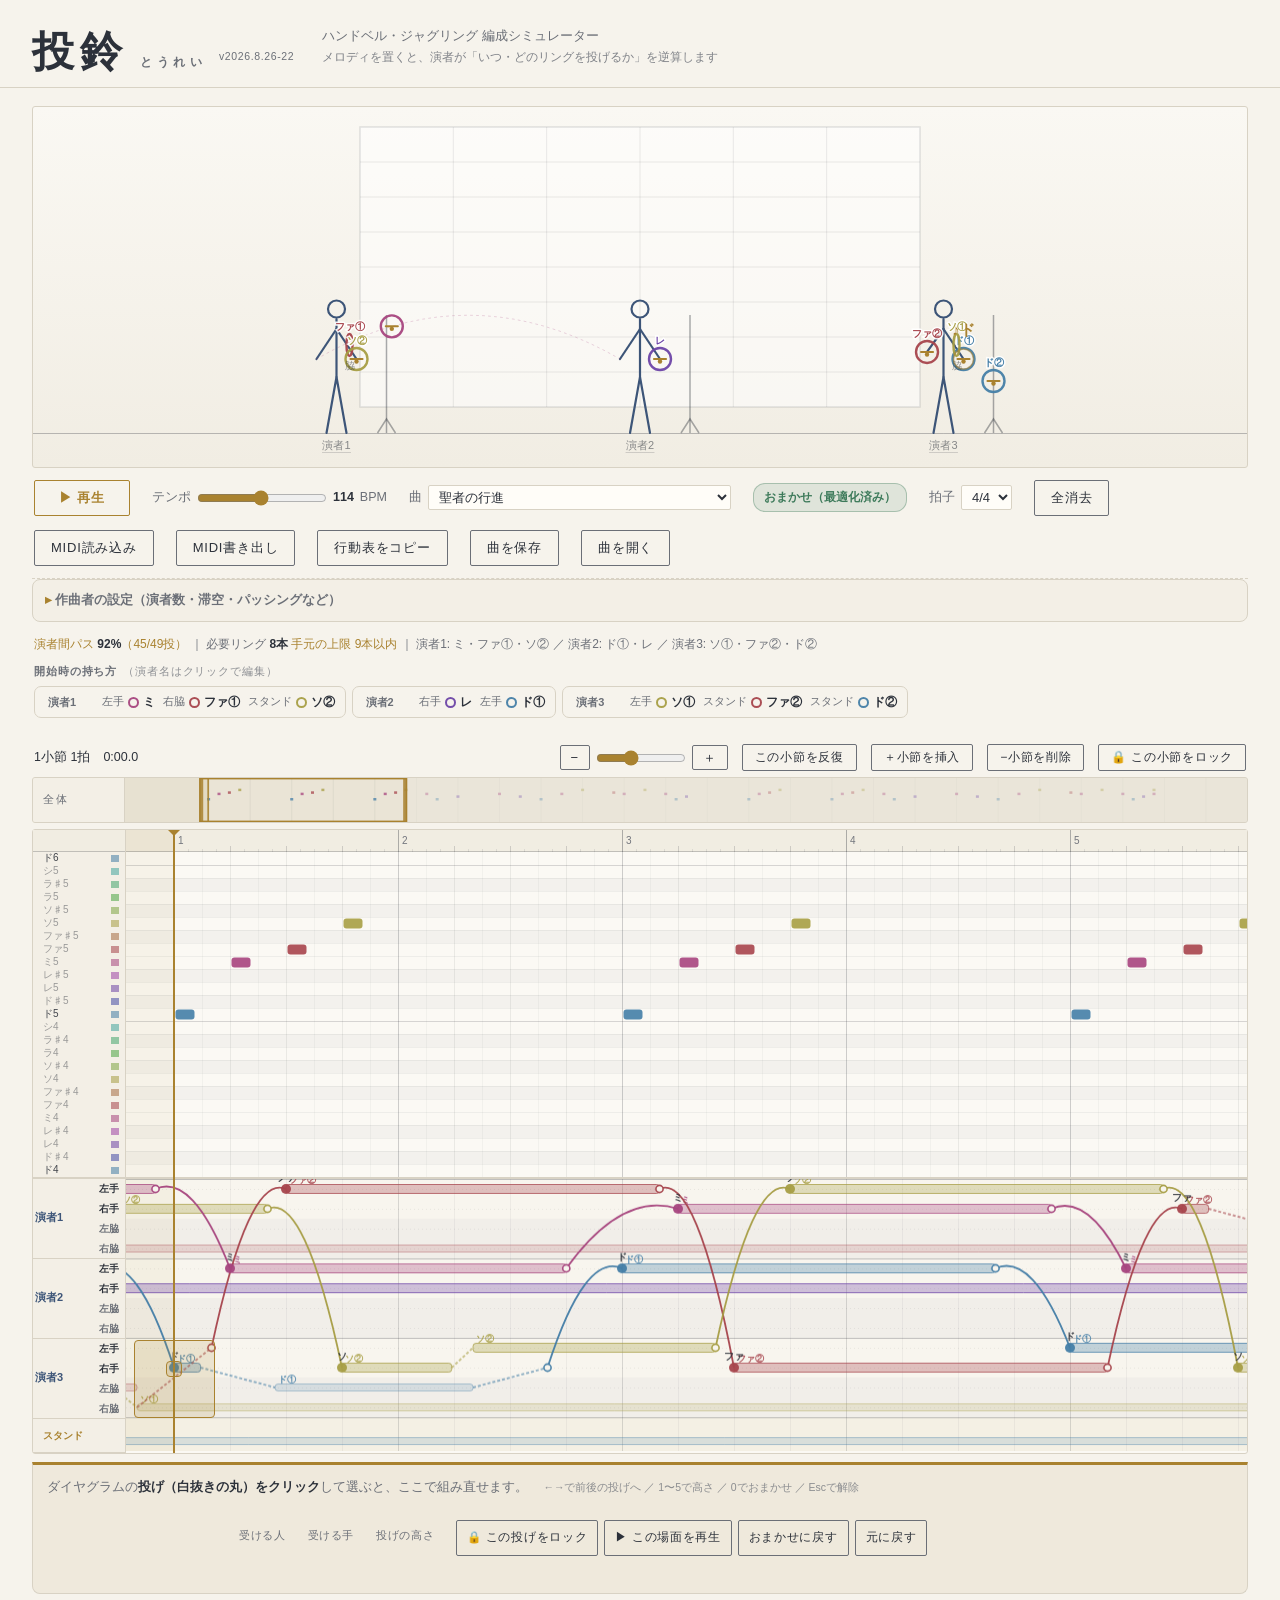
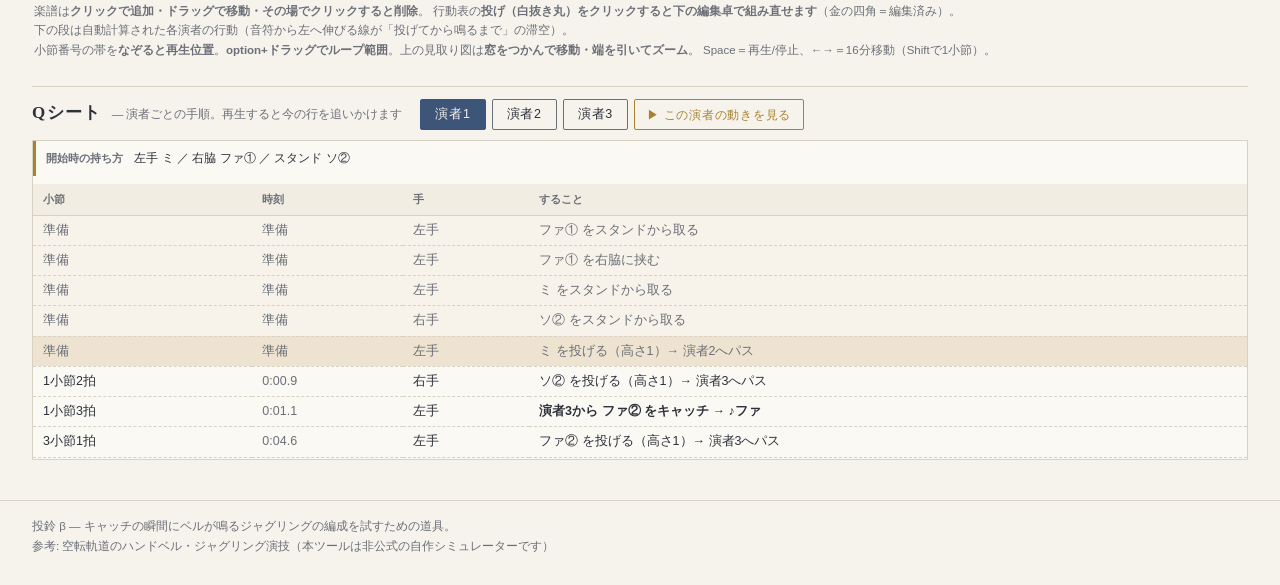
==== index.html @ 59ea74f8 "狭い画面を見る専用に: 表示順の不具合を修正し編集UIを隠す（v2026.8.26-22） Co-Authored-By: Claude Opus 5 <noreply@anthropic.com>" ====
<!DOCTYPE html>
<html lang="ja">
<head>
<meta charset="UTF-8">
<meta name="viewport" content="width=device-width, initial-scale=1.0">
<title>投鈴 — ハンドベル・ジャグリング シミュレーター</title>
<link rel="stylesheet" href="css/style.css?v=27">
</head>
<body>
<header>
  <div class="title-block">
    <h1>投鈴<span class="reading">とうれい</span><span id="app-version">v2026.8.26-22</span></h1>
  </div>
  <p class="subtitle">ハンドベル・ジャグリング 編成シミュレーター<br>
    <span class="note">メロディを置くと、演者が「いつ・どのリングを投げるか」を逆算します</span></p>
</header>

<main>
  <section id="stage-wrap">
    <canvas id="stage"></canvas>
    <input id="stage-name" maxlength="8" aria-label="演者名">
  </section>

  <section id="transport">
    <button id="btn-play" class="primary">▶ 再生</button>
    <label class="tempo">テンポ
      <input type="range" id="inp-bpm" min="30" max="200" step="1" value="90"
        aria-label="テンポ（BPM）">
      <span id="bpm-val">90</span> BPM</label>
    <label>曲
      <select id="sel-preset"></select>
    </label>
    <span id="status-badge"></span>
    <label>拍子
      <select id="sel-meter" aria-label="拍子" title="小節の区切り方。音符の位置は変わらず、小節線と小節番号の数え方が変わる">
        <option value="4">4/4</option>
        <option value="3">3/4</option>
        <option value="2">2/4</option>
        <option value="6">6/8</option>
        <option value="5">5/4</option>
      </select>
    </label>
    <button id="btn-clear">全消去</button>
    <span class="spacer"></span>
    <button id="btn-more-toggle" type="button" class="mini-wide" aria-expanded="false" aria-controls="transport-more">その他の操作 ▾</button>
    <span id="transport-more">
      <button id="btn-load-midi">MIDI読み込み</button>
      <input type="file" id="inp-midi-file" accept=".mid,.midi,audio/midi" hidden>
      <button id="btn-midi">MIDI書き出し</button>
      <button id="btn-copy">行動表をコピー</button>
      <button id="btn-save-json" title="いまの音符と設定を1つのJSONファイルに書き出す（tools/analyze.mjs にそのまま渡せる）">曲を保存</button>
      <button id="btn-open-json" title="書き出したJSONを読み込んで、音符と設定を丸ごと復元する">曲を開く</button>
      <input type="file" id="inp-json-file" accept=".json,application/json" hidden>
    </span>
  </section>

  <!-- 作曲者向けの設定群（2026-08-26 レビュー A）。演者数・滞空・脇の本数・スタンド持ち替え・
       パッシング・リング上限・振り・音ズレ補正・無理のなさは、振付を組む側の道具であって
       演出家が触るものではない。既定は折りたたみ、開いたときだけ出す。 -->
  <details id="composer-settings">
    <summary>作曲者の設定（演者数・滞空・パッシングなど）</summary>
  <section id="config">
    <label>演者 <input type="number" id="inp-performers" min="1" max="5" value="3"> 人</label>
    <label>滞空時間 <input type="range" id="inp-flight" min="0.7" max="1.4" step="0.05" value="1.2">
      <span id="flight-val">1.2</span> 秒<span id="flight-height" class="sub-note"></span></label>
    <label>脇に挟める数 <input type="number" id="inp-waki" min="0" max="3" value="1"> 本</label>
    <label>スタンド持ち替え <input type="number" id="inp-stand" min="1" max="8" step="0.5" value="2"> 秒</label>
    <label>パッシング
      <select id="sel-pass">
        <option value="more" selected>多め</option>
        <option value="natural">自然に</option>
        <option value="off">なし</option>
      </select></label>
    <label title="用意するリングの総数の上限。空欄なら制限なし。同じ音のリングを複数本使う（連打対策）は自動で行われ、この上限の中に収まる">リング上限 <input type="number" id="inp-rings" min="3" max="20" placeholder="なし"> 本</label>
    <label class="check"><input type="checkbox" id="inp-shake" checked> 間に合わない音はフレーズ末でのみ振って鳴らす</label>
    <label class="av-sync" title="イヤホンやスピーカーの遅延で映像が音より先に動くとき、映像を遅らせて合わせる。Safariは遅延を自動検出できないため手動で調整する（Bluetoothなら150〜250msが目安）。この端末にだけ保存され、曲データには含まれない">
      音ズレ補正 <input type="range" id="inp-avsync" min="0" max="400" step="10" value="0">
      <span id="avsync-val">0</span>ms</label>
  </section>

  <details id="effort-panel">
    <summary>無理のなさ（人にとっての難しさをどう重く見るか）</summary>
    <div class="effort-grid">
      <label>手の余裕
        <select id="eff-gap">
          <option value="0.4">0.4秒（詰めてよい）</option>
          <option value="0.6" selected>0.6秒（標準）</option>
          <option value="0.8">0.8秒（ゆったり）</option>
          <option value="1.0">1.0秒（かなり余裕）</option>
        </select>
        <i>同じ手が続けて動くとき空けたい時間</i></label>
      <label>投げの高さの上限
        <select id="eff-level">
          <option value="2">高さ2まで</option>
          <option value="3">高さ3まで</option>
          <option value="4">高さ4まで</option>
          <option value="5" selected>制限なし</option>
        </select>
        <i>これを超える投げを避ける</i></label>
      <label>高さを揃える
        <select id="eff-even">
          <option value="0">気にしない</option>
          <option value="0.2" selected>ほどほど</option>
          <option value="0.6">よく揃える</option>
        </select>
        <i>同じ手の投げの高さを変えない</i></label>
      <label>演者の均等さ
        <select id="eff-load">
          <option value="0">気にしない</option>
          <option value="3" selected>ほどほど</option>
          <option value="8">よく均す</option>
        </select>
        <i>一人に動作が集中しないようにする</i></label>
      <label>遠い演者へのパス
        <select id="eff-far">
          <option value="0">許す</option>
          <option value="0.05" selected>控えめ</option>
          <option value="0.3">避ける</option>
        </select>
        <i>隣でない演者へ投げる距離の長いパス</i></label>
      <label>脇側の腕を使わない
        <select id="eff-arm">
          <option value="0">気にしない</option>
          <option value="0.1" selected>ほどほど</option>
          <option value="0.4">強く避ける</option>
        </select>
        <i>脇に挟んでいる側の腕でのキャッチを避ける</i></label>
      <label>リングの本数
        <select id="eff-ring">
          <option value="0.02">気にしない</option>
          <option value="0.1" selected>ほどほど</option>
          <option value="0.5">なるべく減らす</option>
        </select>
        <i>用意する鈴の総数</i></label>
    </div>
    <p class="effort-note" id="effort-now"></p>
  </details>
  </details>

  <div id="ring-summary"></div>
  <div id="start-layout"></div>
  <div id="notice" hidden></div>
  <div id="warnings" hidden></div>

  <section id="score-area">
    <div id="score-toolbar">
      <span id="pos-readout" title="現在位置（小節・拍 ／ 経過時間）" aria-hidden="true">1小節 1拍　0:00.0</span>
      <span id="pos-sr" class="sr-only" role="status" aria-live="polite" aria-atomic="true"></span>
      <span class="spacer"></span>
      <span class="zoom-group" title="ズーム（⌘＋ホイールでも）">
        <button id="btn-zoom-out" class="mini" aria-label="縮小">−</button>
        <input type="range" id="inp-zoom" min="10" max="140" value="56" aria-label="ズーム">
        <button id="btn-zoom-in" class="mini" aria-label="拡大">＋</button>
      </span>
      <button id="btn-loop-bar" class="mini-wide"
        title="いまの小節を繰り返して稽古する（ルーラーを option+ドラッグすると任意の範囲）">この小節を反復</button>
      <button id="btn-loop-clear" class="mini-wide" hidden>ループ解除</button>
      <button id="btn-bar-insert" class="mini-wide"
        title="再生位置の小節の前に空の1小節を入れ、以降の音符を後ろへずらす">＋小節を挿入</button>
      <button id="btn-bar-delete" class="mini-wide"
        title="再生位置の小節を消し、以降の音符を前へつめる（この小節の音符は消える）">−小節を削除</button>
      <button id="btn-bar-undo" class="mini-wide" hidden
        title="直前の小節操作を取り消す">取り消す</button>
      <button id="btn-bar-lock" class="mini-wide"
        title="再生位置の小節の全ての投げを今の形のまま凍結する。もう一度押すと解除">🔒 この小節をロック</button>
    </div>
    <div class="nav-row">
      <div class="nav-gutter">全体</div>
      <div id="nav-body"><canvas id="navigator"></canvas></div>
    </div>
    <div class="score-row">
      <div class="gutter-col">
        <div class="ruler-stub"></div>
        <canvas id="pr-gutter"></canvas>
        <div id="tl-gutter"></div>
      </div>
      <div id="scroll-area">
        <canvas id="ruler"></canvas>
        <div id="ruler-hit" role="group" aria-label="再生位置のルーラー（option+ドラッグでループ範囲）"
        title="なぞって再生位置・option+ドラッグでループ範囲"></div>
        <canvas id="pianoroll"></canvas>
        <canvas id="timeline"></canvas>
        <div id="playhead" hidden></div>
      </div>
    </div>
    <!-- 組み直しの編集卓（DAWのインスペクタ風・常設。2026-08-26 本人方針
         「この編集画面こそがクライアントが一番使うもの」）。浮きポップオーバーは廃止 -->
    <section id="edit-strip" aria-label="投げの編集">
      <div class="es-empty" id="es-empty">
        ダイヤグラムの<b>投げ（白抜きの丸）をクリック</b>して選ぶと、ここで組み直せます。
        <span class="es-keys">←→で前後の投げへ ／ 1〜5で高さ ／ 0でおまかせ ／ Escで解除</span>
      </div>
      <div class="es-body" id="es-body" hidden>
        <div class="es-id">
          <div class="es-note" id="es-note"></div>
          <div class="es-route" id="es-route"></div>
        </div>
        <div class="es-groups">
          <div class="es-group">
            <div class="es-label">受ける人</div>
            <div class="es-seg" id="es-perf"></div>
          </div>
          <div class="es-group">
            <div class="es-label">受ける手</div>
            <div class="es-seg" id="es-hand"></div>
          </div>
          <div class="es-group">
            <div class="es-label">投げの高さ</div>
            <div class="es-seg" id="es-level"></div>
          </div>
        </div>
        <div class="es-actions">
          <button type="button" id="es-lock" title="この投げを今の形（投げ手・受け手・高さ）のまま凍結する。他を編集しても動かない">🔒 この投げをロック</button>
          <button type="button" id="es-play">▶ この場面を再生</button>
          <button type="button" id="es-auto">おまかせに戻す</button>
          <button type="button" id="es-undo" disabled>元に戻す</button>
        </div>
        <div class="es-status" id="es-status"></div>
      </div>
    </section>
    <p class="hint"><span class="edit-only">楽譜は<b>クリックで追加・ドラッグで移動・その場でクリックすると削除</b>。
      行動表の<b>投げ（白抜き丸）をクリックすると下の編集卓で組み直せます</b>（金の四角＝編集済み）。
      <button type="button" id="btn-clear-fixes" hidden>✎ 編集をすべて解除</button><br></span>
      下の段は自動計算された各演者の行動（音符から左へ伸びる線が「投げてから鳴るまで」の滞空）。<br>
      小節番号の帯を<b>なぞると再生位置</b>。<span class="edit-only"><b>option+ドラッグでループ範囲</b>。上の見取り図は<b>窓をつかんで移動・端を引いてズーム</b>。
      Space＝再生/停止、←→＝16分移動（Shiftで1小節）。</span></p>
  </section>

  <section id="cuesheet">
    <div id="cuesheet-head">
      <h2>Qシート<span class="cuesheet-sub">— 演者ごとの手順。再生すると今の行を追いかけます</span></h2>
      <div id="cuesheet-tabs" role="tablist" aria-label="演者を選ぶ"></div>
    </div>
    <div id="cuesheet-body" role="tabpanel"></div>
  </section>

  <!-- 演者1人分の動きを大きく見るモーダル（Qシートの「動きを見る」から開く） -->
  <div id="solo-modal" hidden role="dialog" aria-modal="true" aria-labelledby="solo-title">
    <div id="solo-panel">
      <div id="solo-head">
        <h2 id="solo-title">演者の動き</h2>
        <span class="spacer"></span>
        <button id="solo-close" class="mini-wide" aria-label="閉じる">閉じる ✕</button>
      </div>
      <canvas id="solo-stage"></canvas>
      <div id="solo-now">—</div>
      <div id="solo-controls">
        <button id="solo-play" class="primary">▶ 再生</button>
        <button id="solo-prev" class="mini-wide">◀ 前の動作</button>
        <button id="solo-next" class="mini-wide">次の動作 ▶</button>
        <span class="spacer"></span>
        <label class="solo-speed">速さ
          <input type="range" id="solo-speed" min="0.25" max="1" step="0.05" value="0.5"
            aria-label="再生の速さ">
          <span id="solo-speed-val">0.5</span>倍</label>
      </div>
    </div>
  </div>
</main>

<footer>
  <p>投鈴 β — キャッチの瞬間にベルが鳴るジャグリングの編成を試すための道具。<br>
  参考: 空転軌道のハンドベル・ジャグリング演技（本ツールは非公式の自作シミュレーターです）</p>
</footer>

<script src="js/presets.js?v=3"></script>
<script src="js/songfile.js?v=3"></script>
<script src="js/songs.js?v=31"></script>
  <script src="js/seeds.js?v=10"></script>
  <script src="js/frozen.js?v=1"></script>
<script src="js/scheduler.js?v=28"></script>
<script src="js/audio.js"></script>
<script src="js/midi.js?v=2"></script>
<script src="js/pianoroll.js?v=3"></script>
<script src="js/navigator.js?v=1"></script>
<script src="js/timeline.js?v=6"></script>
<script src="js/stage.js?v=11"></script>
<script src="js/main.js?v=44"></script>
</body>
</html>
---- css/style.css ----
/* 投鈴 — スタイル
   世界観: 白いコンクリートホールと大窓の光。紙白の地に細い墨線、真鍮の差し色。
   配色: ベース #f6f3ec(紙白) / メイン #2c313a(墨) / アクセント #a9822f(真鍮) */

:root {
  --paper: #f6f3ec;
  --paper-deep: #ece7dc;
  --ink: #2c313a;
  --ink-soft: #6b6f77;
  --line: #d8d2c4;
  --brass: #a9822f;
  --brass-soft: #c9a45a;
  --performer: #3d5578;
  --warn: #b2472e;
}

* { box-sizing: border-box; margin: 0; padding: 0; }

.sr-only {
  position: absolute;
  width: 1px;
  height: 1px;
  padding: 0;
  margin: -1px;
  overflow: hidden;
  clip-path: inset(50%);
  white-space: nowrap;
  border: 0;
}

body {
  background: var(--paper);
  color: var(--ink);
  font-family: "Hiragino Sans", "Hiragino Kaku Gothic ProN", "Yu Gothic", sans-serif;
  font-size: 14px;
  line-height: 1.7;
}

header {
  display: flex;
  align-items: flex-end;
  gap: 28px;
  padding: 26px 32px 14px;
  border-bottom: 1px solid var(--line);
}

.title-block h1 {
  font-family: "Hiragino Mincho ProN", "Yu Mincho", serif;
  font-size: 42px;
  font-weight: 600;
  letter-spacing: 0.14em;
  line-height: 1;
}

#app-version {
  font-size: 10.5px;
  color: var(--ink-soft);
  letter-spacing: 0.06em;
  margin-left: 12px;
  font-family: "Hiragino Sans", sans-serif;
  font-weight: 400;
  vertical-align: 6px;
}

.av-sync input[type="range"] { width: 110px; }
#avsync-val { font-variant-numeric: tabular-nums; min-width: 3ch; text-align: right; color: var(--ink); }

.title-block .reading {
  font-size: 12px;
  color: var(--ink-soft);
  letter-spacing: 0.4em;
  margin-left: 12px;
  font-family: "Hiragino Sans", sans-serif;
}

.tagline {
  font-family: "Hiragino Mincho ProN", "Yu Mincho", serif;
  font-size: 14px;
  color: var(--brass);
  letter-spacing: 0.22em;
  margin-top: 8px;
}

.subtitle {
  color: var(--ink-soft);
  font-size: 12.5px;
  padding-bottom: 4px;
}
.subtitle .note { font-size: 11.5px; opacity: 0.85; }

main { padding: 0 32px 40px; max-width: 1280px; margin: 0 auto; }

/* --- 舞台 --- */
#stage-wrap {
  /* 舞台の高さの一次情報。stage.js が getComputedStyle で読む（JSに数値を持たせない） */
  --stage-h: 360px;
  margin: 18px 0 0;
  border: 1px solid var(--line);
  border-radius: 3px;
  background: linear-gradient(180deg, #faf8f3 0%, #f1ede3 100%);
  overflow: hidden;
}
#stage { display: block; width: 100%; height: var(--stage-h); }
/* 名札の上に重ねる編集欄。canvasには入力欄を置けないので、同じ位置にHTMLを浮かせる */
#stage-wrap { position: relative; }
#stage-name {
  position: absolute;
  display: none;
  font-size: 11px;
  font-family: inherit;
  text-align: center;
  color: var(--ink);
  background: var(--bg);
  border: 1px solid var(--brass);
  border-radius: 4px;
  padding: 1px 2px;
  z-index: 3;
}
#stage-name:focus { outline: none; }

/* --- トランスポート・設定 --- */
#transport, #config {
  display: flex;
  align-items: center;
  flex-wrap: wrap;
  gap: 14px 22px;
  padding: 12px 2px;
}
#transport { border-bottom: 1px dashed var(--line); }

#transport .spacer { flex: 1; }

/* 状態バッジ（2026-08-26 レビュー起因）: いま見ているのが完成版か、おまかせか、
   完成版から離れた編集中かを常時表示する。金の四角や🔒だけでは伝わらず、
   自動保存の復元でも状態が黙って変わりうるため、曲名の隣に常設する。 */
#status-badge {
  display: inline-flex;
  align-items: center;
  gap: 6px;
  font-size: 11.5px;
  font-weight: 600;
  padding: 4px 10px;
  border-radius: 12px;
  white-space: nowrap;
}
#status-badge:empty { display: none; }
#status-badge.st-frozen { background: rgba(169,130,47,0.14); color: var(--brass); border: 1px solid rgba(169,130,47,0.4); }
#status-badge.st-seeded { background: rgba(61,122,90,0.12); color: #3d7a5a; border: 1px solid rgba(61,122,90,0.35); }
#status-badge.st-editing { background: rgba(178,71,46,0.12); color: var(--warn); border: 1px solid rgba(178,71,46,0.4); }
#status-badge button {
  font-size: 11px;
  padding: 1px 8px;
  border-radius: 8px;
  border: 1px solid currentColor;
  background: transparent;
  color: inherit;
  cursor: pointer;
  line-height: 1.6;
}
#status-badge button:hover { background: rgba(0,0,0,0.06); }

/* 二次操作（MIDI・行動表コピー・曲データ）。#transport の直接の子として
   gapによる間隔を保つため display:contents で自身は箱を作らない。
   デスクトップでは常時展開・トグルボタンは非表示（従来の見た目のまま）。 */
#transport-more { display: contents; }
#btn-more-toggle { display: none; }

button {
  font: inherit;
  font-size: 13px;
  color: var(--ink);
  background: transparent;
  border: 1px solid var(--ink-soft);
  border-radius: 2px;
  padding: 6px 16px;
  cursor: pointer;
  letter-spacing: 0.06em;
  transition: background 0.15s, color 0.15s;
}
button:hover { background: var(--ink); color: var(--paper); }

button.primary {
  border-color: var(--brass);
  color: var(--brass);
  font-weight: 600;
  min-width: 96px;
}
button.primary:hover, button.primary.playing {
  background: var(--brass);
  color: var(--paper);
}

label { color: var(--ink-soft); font-size: 12.5px; display: inline-flex; align-items: center; gap: 6px; }
/* テンポのつまみ。数値は等幅にして、動かしても隣の「BPM」が揺れないようにする */
label.tempo input[type="range"] { width: 130px; }
#bpm-val {
  color: var(--ink);
  font-weight: 600;
  font-variant-numeric: tabular-nums;
  min-width: 3ch;
  text-align: right;
}
label.check { cursor: pointer; }

input[type="number"], select {
  font: inherit;
  font-size: 13px;
  color: var(--ink);
  background: #fffdf8;
  border: 1px solid var(--line);
  border-radius: 2px;
  padding: 3px 6px;
  width: 58px;
}
select { width: auto; padding-right: 4px; }
input[type="range"] { accent-color: var(--brass); width: 120px; }
#flight-val { color: var(--ink); font-variant-numeric: tabular-nums; }
.sub-note { font-size: 11px; color: var(--ink-soft); opacity: 0.85; }

#ring-summary {
  font-size: 12px;
  color: var(--ink-soft);
  padding: 2px 2px 8px;
  min-height: 20px;
}
#ring-summary b { color: var(--ink); font-weight: 600; }
.cap-over { color: var(--warn); font-weight: 600; }
.cap-ok { color: var(--brass); }
/* 演者間パス率。目安を下回ったら警告色（リング超過と同じ扱い） */
.pass-ok { color: var(--brass); }
.pass-ok b, .pass-low b { font-weight: 600; }
.pass-low { color: var(--warn); font-weight: 600; }

/* 開始時の持ち方（2026-08-25 本人要望）。
   舞台のリングは音高で色分けされているだけで音名が書かれていないため、
   開演の瞬間に誰が何を持つのかが読み取れなかった。舞台と同じ色の丸を添えて、
   文字と絵が一対一で対応するようにする。 */
#start-layout {
  padding: 0 2px 10px;
}
#start-layout:empty { display: none; }
.sl-head {
  font-size: 11px;
  color: var(--ink-soft);
  letter-spacing: 0.08em;
  margin: 0 0 5px;
  font-weight: 600;
}
.sl-rows { display: flex; flex-wrap: wrap; gap: 6px; }
.sl-row {
  display: flex;
  align-items: center;
  gap: 8px;
  background: var(--panel);
  border: 1px solid var(--line);
  border-radius: 7px;
  padding: 5px 10px 5px 8px;
}
/* 演者名は入力欄だが、平常時は文字に見せる（枠が並ぶと表が読みにくい）。
   触れると編集できると分かるよう、ホバーと入力中だけ枠を出す。 */
.sl-perf {
  font-size: 11px;
  color: var(--ink-soft);
  font-weight: 600;
  width: 4.6em;
  min-width: 4.6em;
  border: 1px solid transparent;
  border-radius: 4px;
  background: transparent;
  padding: 2px 4px;
  font-family: inherit;
}
.sl-perf:hover { border-color: var(--line); background: var(--bg); }
.sl-perf:focus {
  border-color: var(--brass);
  background: var(--bg);
  color: var(--ink);
  outline: none;
}
.sl-hint { font-weight: 400; opacity: 0.75; margin-left: 6px; }
.sl-slot { display: flex; align-items: center; gap: 4px; font-size: 12px; }
.sl-where { font-style: normal; font-size: 10.5px; color: var(--ink-soft); }
.sl-note {
  display: inline-flex;
  align-items: center;
  gap: 4px;
  color: var(--ink);
  font-weight: 600;
}
.sl-note::before {
  content: "";
  width: 11px; height: 11px;
  border-radius: 50%;
  border: 2.4px solid var(--c);
  box-sizing: border-box;
}
.sl-empty { font-size: 11px; color: var(--ink-soft); opacity: 0.7; }

/* 作曲者向けの設定群（2026-08-26 レビュー A）。演者数・滞空・パッシングなどは
   振付を組む側の道具で、演出家が見て組み直す画面にはノイズだった。既定は折りたたみ、
   曲名の下に「何を設定できるか」だけが1行見える形にする（#effort-panelと同じ考え方）。 */
#composer-settings {
  border: 1px solid var(--line);
  border-radius: 8px;
  background: #f3efe6;
  padding: 0;
  margin: 0 0 10px;
}
#composer-settings > summary {
  cursor: pointer;
  padding: 10px 12px;
  font-size: 12.5px;
  color: var(--ink-soft);
  font-weight: 600;
  list-style: none;
}
#composer-settings > summary::-webkit-details-marker { display: none; }
#composer-settings > summary::before { content: "▸ "; color: var(--brass); }
#composer-settings[open] > summary::before { content: "▾ "; }
#composer-settings > summary:hover { color: var(--ink); }
#composer-settings > #config { padding: 4px 12px 12px; }
#composer-settings > #effort-panel { margin: 0 12px 12px; }
/* ★#config は `#config { display: flex }` をID指定で持つため、details折りたたみの
   UA既定（details:not([open]) > *:not(summary){display:none}）より詳細度が高く、
   閉じていても表示され続けてしまう。ID2つで明示的に上書きして正しく隠す
   （実機確認で発見: isOpenByDefault=false なのに configVisible="flex" だった）。 */
#composer-settings:not([open]) > #config { display: none; }

/* 難易度の重み付け（2026-08-25 本人要望）。
   常時開いておくには項目が多く、かといって隠すと存在に気づけない。
   閉じた状態でも「何を設定できるか」が1行で分かる details にする。 */
#effort-panel {
  border: 1px solid var(--line);
  border-radius: 8px;
  background: var(--panel);
  padding: 0;
  margin: 0 0 10px;
}
#effort-panel > summary {
  cursor: pointer;
  padding: 9px 12px;
  font-size: 12px;
  color: var(--ink-soft);
  font-weight: 600;
  list-style: none;
}
#effort-panel > summary::-webkit-details-marker { display: none; }
#effort-panel > summary::before { content: "▸ "; color: var(--brass); }
#effort-panel[open] > summary::before { content: "▾ "; }
#effort-panel > summary:hover { color: var(--ink); }
.effort-grid {
  display: grid;
  grid-template-columns: repeat(auto-fit, minmax(190px, 1fr));
  gap: 10px 16px;
  padding: 4px 12px 10px;
}
.effort-grid label {
  display: flex;
  flex-direction: column;
  gap: 3px;
  font-size: 11.5px;
  color: var(--ink);
}
.effort-grid select { font-size: 12px; padding: 3px 4px; }
.effort-grid i {
  font-style: normal;
  font-size: 10.5px;
  color: var(--ink-soft);
  opacity: 0.9;
  line-height: 1.4;
}
.effort-note {
  margin: 0;
  padding: 0 12px 10px;
  font-size: 11px;
  color: var(--ink-soft);
}
.effort-note b { color: var(--ink); font-weight: 600; }

/* Qシート冒頭の「開演時の構え」。演者はこれを見て舞台に立つ */
.cue-start {
  margin: 0 0 8px;
  padding: 7px 10px;
  font-size: 12px;
  color: var(--ink);
  background: var(--panel);
  border-left: 3px solid var(--brass);
  border-radius: 0 6px 6px 0;
}
/* 組み直しの編集卓（2026-08-26 全面改訂。DAWのインスペクタ風・常設）。
   浮きポップオーバーは透明感と小ささで視認性が悪く廃止。クライアントが一番使う
   画面なので、位置固定・不透明・大きな押し場所・自然文の状態表示を最優先にする */
#edit-strip {
  margin: 8px 0 0;
  border: 1px solid var(--line);
  border-top: 3px solid var(--brass);
  border-radius: 0 0 8px 8px;
  background: #efe9dc;
  font-size: 12.5px;
}
.es-empty {
  padding: 12px 14px;
  color: var(--ink-soft);
}
.es-empty b { color: var(--ink); }
.es-keys { margin-left: 12px; font-size: 10.5px; opacity: 0.75; }
.es-body {
  display: flex;
  flex-wrap: wrap;
  align-items: center;
  gap: 10px 22px;
  padding: 10px 14px 12px;
}
.es-id { min-width: 170px; }
.es-note { font-weight: 700; font-size: 14px; color: var(--ink); }
.es-route { font-size: 11.5px; color: var(--ink-soft); margin-top: 2px; }
.es-route b { color: var(--ink); font-weight: 600; }
.es-groups { display: flex; flex-wrap: wrap; gap: 8px 22px; }
.es-group { display: flex; flex-direction: column; gap: 4px; }
.es-label { font-size: 10.5px; color: var(--ink-soft); letter-spacing: 0.06em; }
.es-seg { display: flex; }
.es-seg button {
  font-size: 12px;
  padding: 7px 11px;
  min-width: 40px;
  border: 1px solid var(--line);
  border-left-width: 0;
  background: #f8f5ee;
  color: var(--ink);
  cursor: pointer;
}
.es-seg button:first-child { border-left-width: 1px; border-radius: 6px 0 0 6px; }
.es-seg button:last-child { border-radius: 0 6px 6px 0; }
.es-seg button:hover { background: #fffdf7; }
.es-seg button.on {
  background: var(--ink);
  border-color: var(--ink);
  color: #f8f5ee;
  font-weight: 600;
}
.es-seg button.on.auto { background: var(--brass); border-color: var(--brass); }
.es-seg button small { display: block; font-size: 8.5px; line-height: 1; opacity: 0.75; }
.es-actions { display: flex; gap: 6px; }
.es-actions button { font-size: 11.5px; padding: 7px 10px; }
#es-lock.locked { background: var(--brass); border-color: var(--brass); color: #f8f5ee; font-weight: 600; }
.es-seg button:disabled { opacity: 0.45; cursor: default; }
.es-status { flex-basis: 100%; font-size: 11.5px; color: var(--ink-soft); min-height: 15px; }
.es-status .ok { color: var(--brass); font-weight: 600; }
.es-status .warn { color: var(--warn); font-weight: 600; cursor: pointer; text-decoration: underline; }
@media (pointer: coarse) {
  .es-seg button, .es-actions button { min-height: 44px; }
}

#btn-clear-fixes { font-size: 11px; margin-left: 6px; }

.cue-start b {
  color: var(--ink-soft);
  font-weight: 600;
  font-size: 11px;
  margin-right: 8px;
}

#notice {
  border-left: 3px solid var(--brass);
  background: #f4efe3;
  color: var(--ink);
  font-size: 12.5px;
  padding: 8px 14px;
  margin-bottom: 10px;
  border-radius: 0 2px 2px 0;
}
#notice.error { border-left-color: var(--warn); background: #f7ece5; color: var(--warn); }

#warnings {
  border-left: 3px solid var(--warn);
  background: #f7ece5;
  color: var(--warn);
  font-size: 12.5px;
  padding: 8px 14px;
  margin-bottom: 10px;
  border-radius: 0 2px 2px 0;
}
#warnings div { margin: 1px 0; }

/* 警告は1行ずつクリックしてその箇所へ飛べる。ボタンだが「文章の行」に見せたいので、
   共通の button スタイル（枠・中央寄せ）を打ち消して左揃えの行に戻す。 */
.warn-jump {
  display: block;
  width: 100%;
  margin: 1px 0;
  padding: 2px 4px;
  border: none;
  border-radius: 2px;
  background: transparent;
  color: inherit;
  font: inherit;
  font-size: 12.5px;
  letter-spacing: normal;
  text-align: left;
  cursor: pointer;
}
.warn-jump:hover { background: rgba(178, 71, 46, 0.12); color: inherit; }
.warn-jump:focus-visible { outline: 2px solid var(--warn); outline-offset: -1px; }
.warn-more { margin: 1px 0; padding: 2px 4px; }

/* --- 楽譜と行動表 --- */
#score-area { margin-top: 6px; }

/* 位置表示・ズーム・ループ（稽古の道具立て） */
#score-toolbar {
  display: flex;
  align-items: center;
  flex-wrap: wrap;
  gap: 10px 14px;
  padding: 10px 2px 6px;
}
#pos-readout {
  font-variant-numeric: tabular-nums;
  font-size: 12.5px;
  color: var(--ink);
  min-width: 160px;
}
#score-toolbar .spacer { flex: 1; }
.zoom-group { display: inline-flex; align-items: center; gap: 6px; }
#inp-zoom { width: 90px; }
button.mini { padding: 2px 10px; min-width: 30px; line-height: 1.5; }
button.mini-wide { padding: 2px 12px; font-size: 12px; line-height: 1.7; }
button.active { background: var(--brass); color: var(--paper); border-color: var(--brass); }
button:focus-visible, input:focus-visible {
  outline: 2px solid var(--brass-soft);
  outline-offset: 1px;
}

/* ナビゲーター: 全曲の見取り図。いま見えている範囲だけ紙が明るく「開いている」 */
.nav-row {
  display: flex;
  border: 1px solid var(--line);
  border-radius: 3px;
  background: #eae4d6;
  margin-bottom: 6px;
  overflow: hidden;
}
.nav-gutter {
  flex: 0 0 92px;
  border-right: 1px solid var(--line);
  background: #f3efe6;
  font-size: 10.5px;
  color: var(--ink-soft);
  letter-spacing: 0.2em;
  display: flex;
  align-items: center;
  padding-left: 10px;
}
#nav-body { flex: 1; min-width: 0; }
#navigator { display: block; touch-action: none; }

/* ルーラー: なぞって再生位置を動かす場所（音符編集とは分離） */
.ruler-stub {
  height: 22px;
  background: #f1ede2;
  border-bottom: 1px solid rgba(44, 49, 58, 0.25);
}
#ruler { display: block; touch-action: none; cursor: col-resize; }

/* ルーラーの見た目は22pxのまま、操作の当たり判定だけ44px（design-system.md「44 CSS
   pixels以上」）へ広げる透明レイヤー。幅はJS側でルーラーと同じ値を都度セットする。
   #scroll-areaはoverflow-y:hiddenなので上にははみ出せず、下（楽譜側）へだけ拡張する
   （最高音の行の上端に少し重なるが、その境界ではルーラー操作を優先する設計）。 */
#ruler-hit {
  position: absolute;
  top: 0;
  left: 0;
  height: 44px;
  touch-action: none;
  cursor: col-resize;
}

.score-row { display: flex; border: 1px solid var(--line); border-radius: 3px; background: #fbf9f4; }

.gutter-col {
  flex: 0 0 92px;
  border-right: 1px solid var(--line);
  background: #f3efe6;
}
#pr-gutter { display: block; width: 92px; }
#tl-gutter { border-top: 2px solid var(--line); }
#tl-gutter .perf-label {
  display: flex;
  flex-direction: column;
  justify-content: center;
  padding-left: 10px;
  border-bottom: 1px solid var(--line);
  font-size: 12px;
  color: var(--performer);
  font-weight: 600;
}
#tl-gutter .perf-label span { font-weight: 400; font-size: 10.5px; color: var(--ink-soft); line-height: 1.5; }
/* 13段ダイヤグラム（2026-08-26）: 名前=左の縦中央、段ラベル=右寄せで canvas の段に揃える */
#tl-gutter .perf-label { position: relative; justify-content: flex-start; padding: 0; }
#tl-gutter .perf-label .name-input {
  position: absolute;
  top: 50%;
  left: 2px;
  transform: translateY(-50%);
  width: 46px;
  font-size: 11px;
  background: transparent;
  z-index: 2;
}
#tl-gutter .row-labels { display: flex; flex-direction: column; margin-left: auto; }
#tl-gutter .row-labels i {
  font-style: normal;
  font-size: 9.5px;
  color: var(--ink-soft);
  display: flex;
  align-items: center;
  justify-content: flex-end;
  padding-right: 6px;
}
#tl-gutter .row-labels i:nth-child(1),
#tl-gutter .row-labels i:nth-child(2) { color: var(--ink); }
#tl-gutter .stand-label {
  display: flex;
  align-items: center;
  padding-left: 10px;
  font-size: 10px;
  color: var(--brass);
  font-weight: 600;
  border-bottom: 1px solid var(--line);
}
.name-input {
  font: inherit;
  font-size: 12px;
  font-weight: 600;
  color: var(--performer);
  background: transparent;
  border: none;
  border-bottom: 1px dashed transparent;
  width: 72px;
  padding: 0;
}
.name-input:hover { border-bottom-color: var(--line); }
.name-input:focus { outline: none; border-bottom-color: var(--brass); background: #fffdf8; }

#scroll-area {
  position: relative;
  overflow-x: auto;
  overflow-y: hidden;
  flex: 1;
}
#pianoroll { display: block; cursor: crosshair; }
#timeline { display: block; border-top: 2px solid var(--line); }

#playhead {
  position: absolute;
  top: 0;
  width: 1.5px;
  background: var(--brass);
  pointer-events: none;
}
/* 行動表: 再生位置で「今どの行動が進行中か」を演者レーンごとに示すハイライト。
   毎フレームの全幅Canvas再描画を避けるため、Canvasではなく小さなDOM要素を動かす。 */
.action-hl {
  position: absolute;
  border: 1.6px solid var(--brass);
  background: rgba(169, 130, 47, 0.16);
  border-radius: 4px;
  pointer-events: none;
  display: none;
}

/* ルーラー上の三角マーカー（プレイヘッドと一体で動く） */
/* 警告から飛んだ直後、どこに来たのかを一瞬だけ強く示す */
#playhead.flash { animation: playhead-flash 0.9s ease-out 1; }
@keyframes playhead-flash {
  0%   { box-shadow: 0 0 0 3px rgba(169, 130, 47, 0.55); background: var(--warn); }
  100% { box-shadow: 0 0 0 0 rgba(169, 130, 47, 0);      background: var(--brass); }
}

#playhead::before {
  content: "";
  position: absolute;
  top: 0;
  left: -5.25px;
  border: 6px solid transparent;
  border-top-color: var(--brass);
  border-bottom: none;
}

.hint { font-size: 11.5px; color: var(--ink-soft); padding: 8px 2px; }

/* --- 演者1人分の動きモーダル --- */
#solo-modal {
  position: fixed; inset: 0; z-index: 50;
  background: rgba(44, 49, 58, 0.45);
  display: flex; align-items: center; justify-content: center;
  padding: 20px;
}
#solo-modal[hidden] { display: none; }
#solo-panel {
  /* ソロ舞台の高さの一次情報。JSは getComputedStyle でここを読む
     （canvas自身の高さは setupCanvas のインラインstyleに上書きされるため）。 */
  --solo-h: 340px;
  background: var(--paper);
  border: 1px solid var(--line);
  border-radius: 3px;
  box-shadow: 0 12px 40px rgba(44, 49, 58, 0.25);
  padding: 16px 18px 14px;
  width: min(760px, 100%);
  max-height: 100%;
  overflow-y: auto;
}
#solo-head { display: flex; align-items: baseline; gap: 12px; }
#solo-head .spacer { flex: 1; }
#solo-title {
  font-family: "Hiragino Mincho ProN", "Yu Mincho", serif;
  font-size: 18px; font-weight: 600; letter-spacing: 0.08em;
}
#solo-stage {
  display: block; width: 100%; height: var(--solo-h);
  margin-top: 10px;
  border: 1px solid var(--line); border-radius: 2px;
  background: linear-gradient(180deg, #faf8f3 0%, #f1ede3 100%);
}
/* いま何をしているか。1行で高さを固定し、切り替わっても画面が揺れないようにする */
#solo-now {
  margin-top: 8px; padding: 7px 10px;
  background: #f1ede2; border-left: 3px solid var(--brass);
  font-size: 13px; min-height: 1.5em;
  font-variant-numeric: tabular-nums;
}
#solo-controls {
  display: flex; align-items: center; flex-wrap: wrap;
  gap: 8px 12px; margin-top: 10px;
}
#solo-controls .spacer { flex: 1; }
.solo-speed { display: inline-flex; align-items: center; gap: 6px; }
.solo-speed input[type="range"] { width: 110px; }
#solo-speed-val { font-variant-numeric: tabular-nums; min-width: 2.5ch; text-align: right; color: var(--ink); }
.cue-open {
  font: inherit; font-size: 12px; padding: 3px 12px;
  border: 1px solid var(--brass); border-radius: 2px;
  background: transparent; color: var(--brass); cursor: pointer;
}
.cue-open:hover { background: var(--brass); color: var(--paper); }

@media (max-width: 720px) {
  #solo-modal { padding: 8px; }
  #solo-panel { padding: 12px 12px 10px; --solo-h: 260px; }
}

/* --- Qシート（演者ごとの手順） --- */
#cuesheet { margin-top: 18px; border-top: 1px solid var(--line); padding-top: 12px; }
#cuesheet-head { display: flex; align-items: baseline; flex-wrap: wrap; gap: 8px 18px; }
#cuesheet h2 {
  font-family: "Hiragino Mincho ProN", "Yu Mincho", serif;
  font-size: 17px; font-weight: 600; letter-spacing: 0.08em;
}
.cuesheet-sub { font-family: "Hiragino Sans", sans-serif; font-size: 11.5px;
  color: var(--ink-soft); letter-spacing: normal; margin-left: 10px; font-weight: 400; }
#cuesheet-tabs { display: flex; gap: 6px; flex-wrap: wrap; }
.cue-tab {
  font: inherit; font-size: 12.5px; padding: 4px 14px;
  border: 1px solid var(--ink-soft); border-radius: 2px;
  background: transparent; color: var(--ink); cursor: pointer;
}
.cue-tab[aria-selected="true"] { background: var(--perf, #3d5578); border-color: var(--perf, #3d5578); color: var(--paper); }
#cuesheet-body { margin-top: 10px; max-height: 320px; overflow-y: auto;
  border: 1px solid var(--line); background: var(--paper-canvas, #fbf9f4); }
.cue-table { width: 100%; border-collapse: collapse; font-size: 12.5px; }
.cue-table th {
  text-align: left; font-weight: 600; color: var(--ink-soft); font-size: 11px;
  padding: 6px 10px; border-bottom: 1px solid var(--line);
  position: sticky; top: 0; background: #f1ede2; z-index: 1;
}
.cue-table td { padding: 4px 10px; border-bottom: 1px dashed var(--line); vertical-align: top; }
.cue-table td.cue-time { font-variant-numeric: tabular-nums; white-space: nowrap; color: var(--ink-soft); }
.cue-table td.cue-hand { white-space: nowrap; }
.cue-table tr.cue-prep td { color: var(--ink-soft); background: rgba(169,130,47,0.05); }
.cue-table tr.cue-now td { background: rgba(169,130,47,0.18); }
.cue-table tr.cue-catch td.cue-text { font-weight: 600; }

footer {
  border-top: 1px solid var(--line);
  padding: 16px 32px 28px;
  font-size: 11.5px;
  color: var(--ink-soft);
}

@media (max-width: 720px) {
  header { flex-direction: column; align-items: flex-start; gap: 8px; padding: 18px 16px 12px; }
  main { padding: 0 12px 32px; }
  #stage-wrap { --stage-h: 260px; }

  /* 稽古の現場（狭い画面）では、まずタイムラインが見えていること。
     編成の設定は一度決めたら触らないので楽譜の下へ回す。DOM順は変えない
     （デスクトップは従来どおり 設定→楽譜 の並び）。

     ★main の直接の子には**全員**に order を振ること（2026-08-26）。
     flex の order 既定値は 0 で、order:1 の #stage-wrap より小さい。
     振り忘れた要素は画面の一番上へ飛ぶ。実際 #start-layout と #cuesheet が
     振られておらず、狭い画面では舞台より前に出ていた。 */
  main { display: flex; flex-direction: column; }
  #stage-wrap   { order: 1; }
  #transport    { order: 2; }
  #ring-summary { order: 3; }
  #start-layout { order: 4; }
  #notice       { order: 5; }
  #warnings     { order: 6; }
  #score-area   { order: 7; }
  #cuesheet     { order: 8; }
  /* #config と #effort-panel は composer-settings に包まれた（2026-08-26 レビューA）ので
     その外枠に order を付ける。以前は #effort-panel が直接の子で order 未指定＝0だったため、
     狭い画面では stage-wrap より先に来てしまっていた（この変更で副次的に直る） */
  #composer-settings { order: 9; }

  /* ★狭い画面は「見る専用」（2026-08-26 本人方針「編集は出来なくていい」）。
     楽譜の編集・組み直しはドラッグとキーボードが前提で、指では扱えない。
     編集専用のUIを畳んで、舞台・再生・持ち方・ダイヤグラム・Qシートに集中させる。
     稽古で使う「この小節を反復」は残す（編集ではなく再生の道具なので）。 */
  #edit-strip,
  #btn-bar-insert, #btn-bar-delete, #btn-bar-undo, #btn-bar-lock,
  #btn-clear,
  .hint .edit-only { display: none; }

  /* 狭い画面では二次操作（MIDI・行動表コピー・曲データ）を畳んで、楽譜が見える
     量を優先する。「曲を保存」「曲を開く」の追加でこの必要性が上がった。 */
  #btn-more-toggle { display: inline-flex; }
  #transport-more:not(.open) > * { display: none; }
}

@media (pointer: coarse) {
  #btn-play,
  #btn-zoom-out,
  #btn-zoom-in,
  #btn-loop-bar,
  #btn-loop-clear,
  #btn-bar-insert,
  #btn-bar-delete,
  #btn-bar-undo,
  #btn-more-toggle,
  #solo-play,
  #solo-prev,
  #solo-next,
  #solo-close {
    min-height: 44px;
  }

  /* スライダーは見た目の線が細くても、つまみを掴める高さを確保する */
  #inp-zoom, #inp-bpm, #inp-flight, #solo-speed, #inp-avsync { height: 44px; }
  .effort-grid select, #effort-panel > summary, .sl-perf { min-height: 44px; }
}
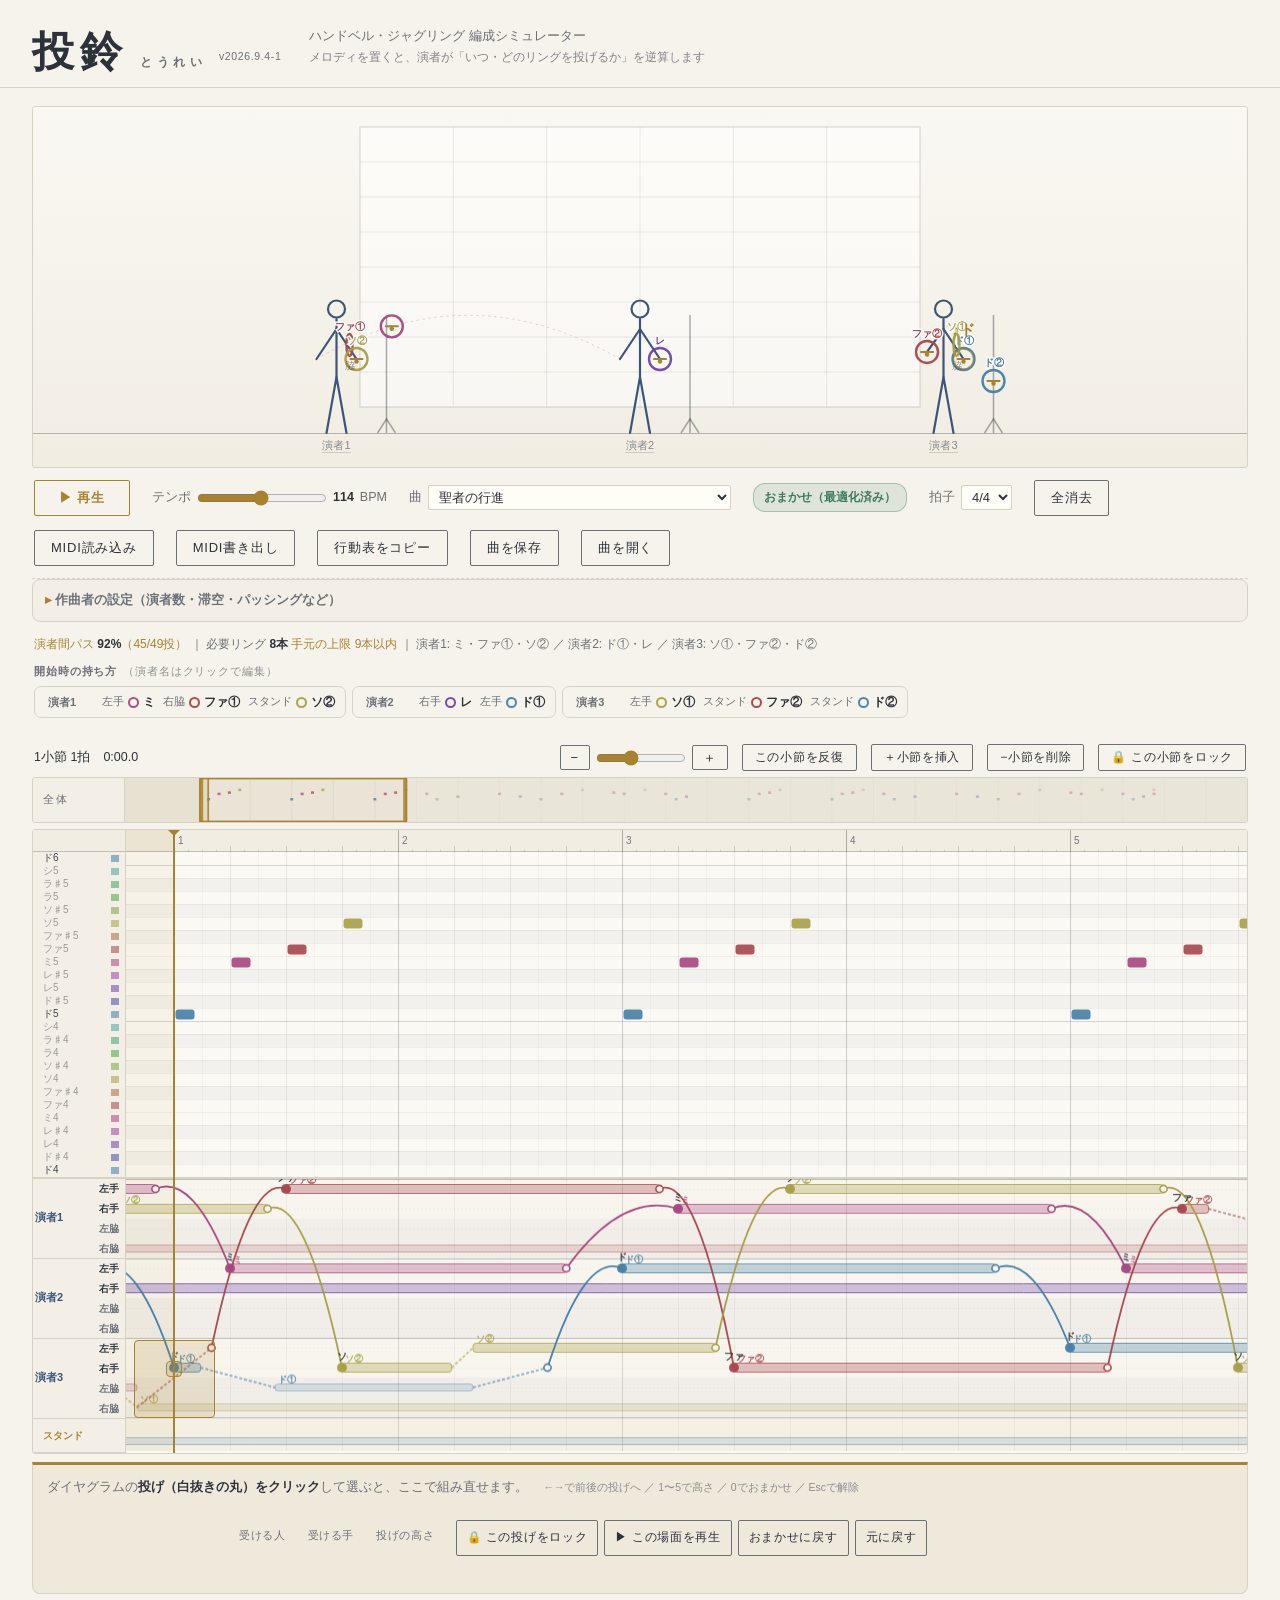
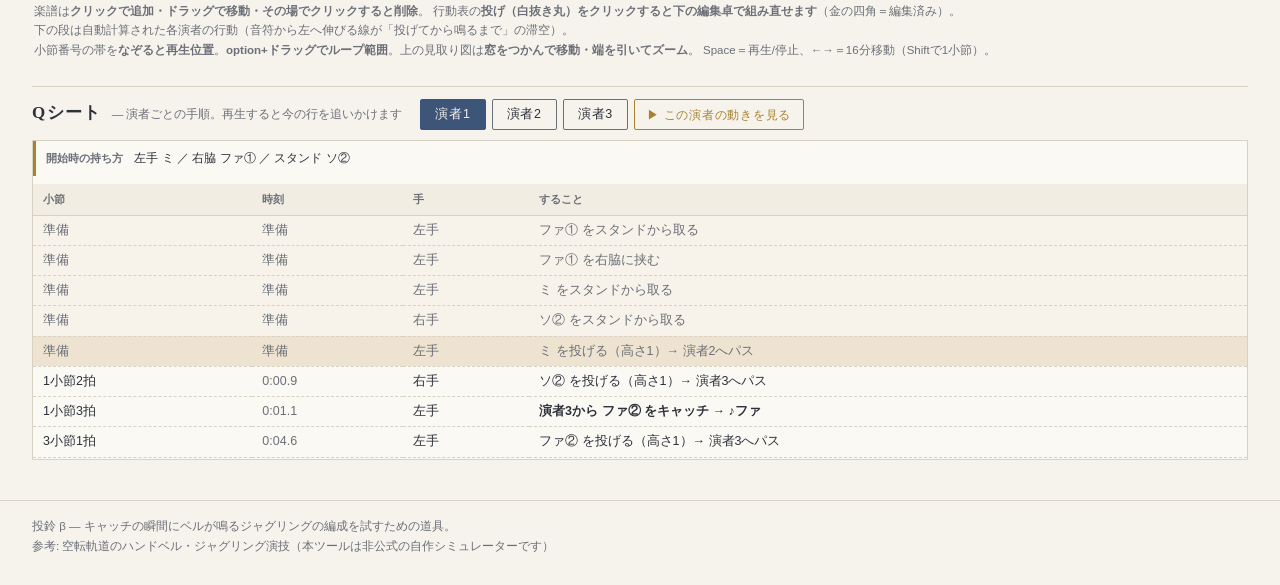
==== commit 51e181f8: "編集の波及を履歴パネルに残し、元に戻すを多段アンドゥに（v2026.9.4-1） Co-Authored-By: Claude Sonnet 5 <noreply@anthropic.com>" ====
--- a/index.html
+++ b/index.html
@@ -4,12 +4,12 @@
 <meta charset="UTF-8">
 <meta name="viewport" content="width=device-width, initial-scale=1.0">
 <title>投鈴 — ハンドベル・ジャグリング シミュレーター</title>
-<link rel="stylesheet" href="css/style.css?v=27">
+<link rel="stylesheet" href="css/style.css?v=28">
 </head>
 <body>
 <header>
   <div class="title-block">
-    <h1>投鈴<span class="reading">とうれい</span><span id="app-version">v2026.8.26-22</span></h1>
+    <h1>投鈴<span class="reading">とうれい</span><span id="app-version">v2026.9.4-1</span></h1>
   </div>
   <p class="subtitle">ハンドベル・ジャグリング 編成シミュレーター<br>
     <span class="note">メロディを置くと、演者が「いつ・どのリングを投げるか」を逆算します</span></p>
@@ -217,6 +217,14 @@
         </div>
         <div class="es-status" id="es-status"></div>
       </div>
+      <!-- 変更の履歴（2026-09-04 レビューB）。選択の有無に関わらず表示する
+           （選択を外した後も「元に戻す」で戻せることが分かるように）。
+           行のクリックは時間を巻き戻すのではなく該当の投げへ飛ぶだけ。時間を戻すのは
+           上の「元に戻す」ボタン（履歴を1件ずつ多段で取り消す） -->
+      <div class="es-history" id="es-history" hidden>
+        <div class="es-history-head">変更の履歴（直近5件）</div>
+        <ol id="es-history-list"></ol>
+      </div>
     </section>
     <p class="hint"><span class="edit-only">楽譜は<b>クリックで追加・ドラッグで移動・その場でクリックすると削除</b>。
       行動表の<b>投げ（白抜き丸）をクリックすると下の編集卓で組み直せます</b>（金の四角＝編集済み）。
@@ -275,6 +283,6 @@
 <script src="js/navigator.js?v=1"></script>
 <script src="js/timeline.js?v=6"></script>
 <script src="js/stage.js?v=11"></script>
-<script src="js/main.js?v=44"></script>
+<script src="js/main.js?v=45"></script>
 </body>
 </html>
--- a/css/style.css
+++ b/css/style.css
@@ -447,8 +447,24 @@
 .es-status { flex-basis: 100%; font-size: 11.5px; color: var(--ink-soft); min-height: 15px; }
 .es-status .ok { color: var(--brass); font-weight: 600; }
 .es-status .warn { color: var(--warn); font-weight: 600; cursor: pointer; text-decoration: underline; }
+
+/* 変更の履歴（2026-09-04 レビューB「DAWで言うアンドゥ履歴パネル」）。
+   選択の有無に関わらず出す小さな帯。行は「元に戻す」で時間を戻す対象ではなく、
+   クリックすると該当の投げへ飛ぶだけのナビゲーション（時間を戻すのは上の「元に戻す」）。 */
+.es-history {
+  border-top: 1px dashed var(--line);
+  padding: 8px 14px 10px;
+  font-size: 11px;
+}
+.es-history-head { color: var(--ink-soft); letter-spacing: 0.04em; margin-bottom: 4px; }
+.es-history ol { list-style: none; margin: 0; padding: 0; display: flex; flex-direction: column; gap: 2px; }
+.es-history li { color: var(--ink-soft); padding: 2px 0; }
+.es-history li.jumpable { cursor: pointer; color: var(--ink); }
+.es-history li.jumpable:hover { color: var(--brass); text-decoration: underline; }
+
 @media (pointer: coarse) {
   .es-seg button, .es-actions button { min-height: 44px; }
+  .es-history li.jumpable { min-height: 32px; display: flex; align-items: center; }
 }
 
 #btn-clear-fixes { font-size: 11px; margin-left: 6px; }
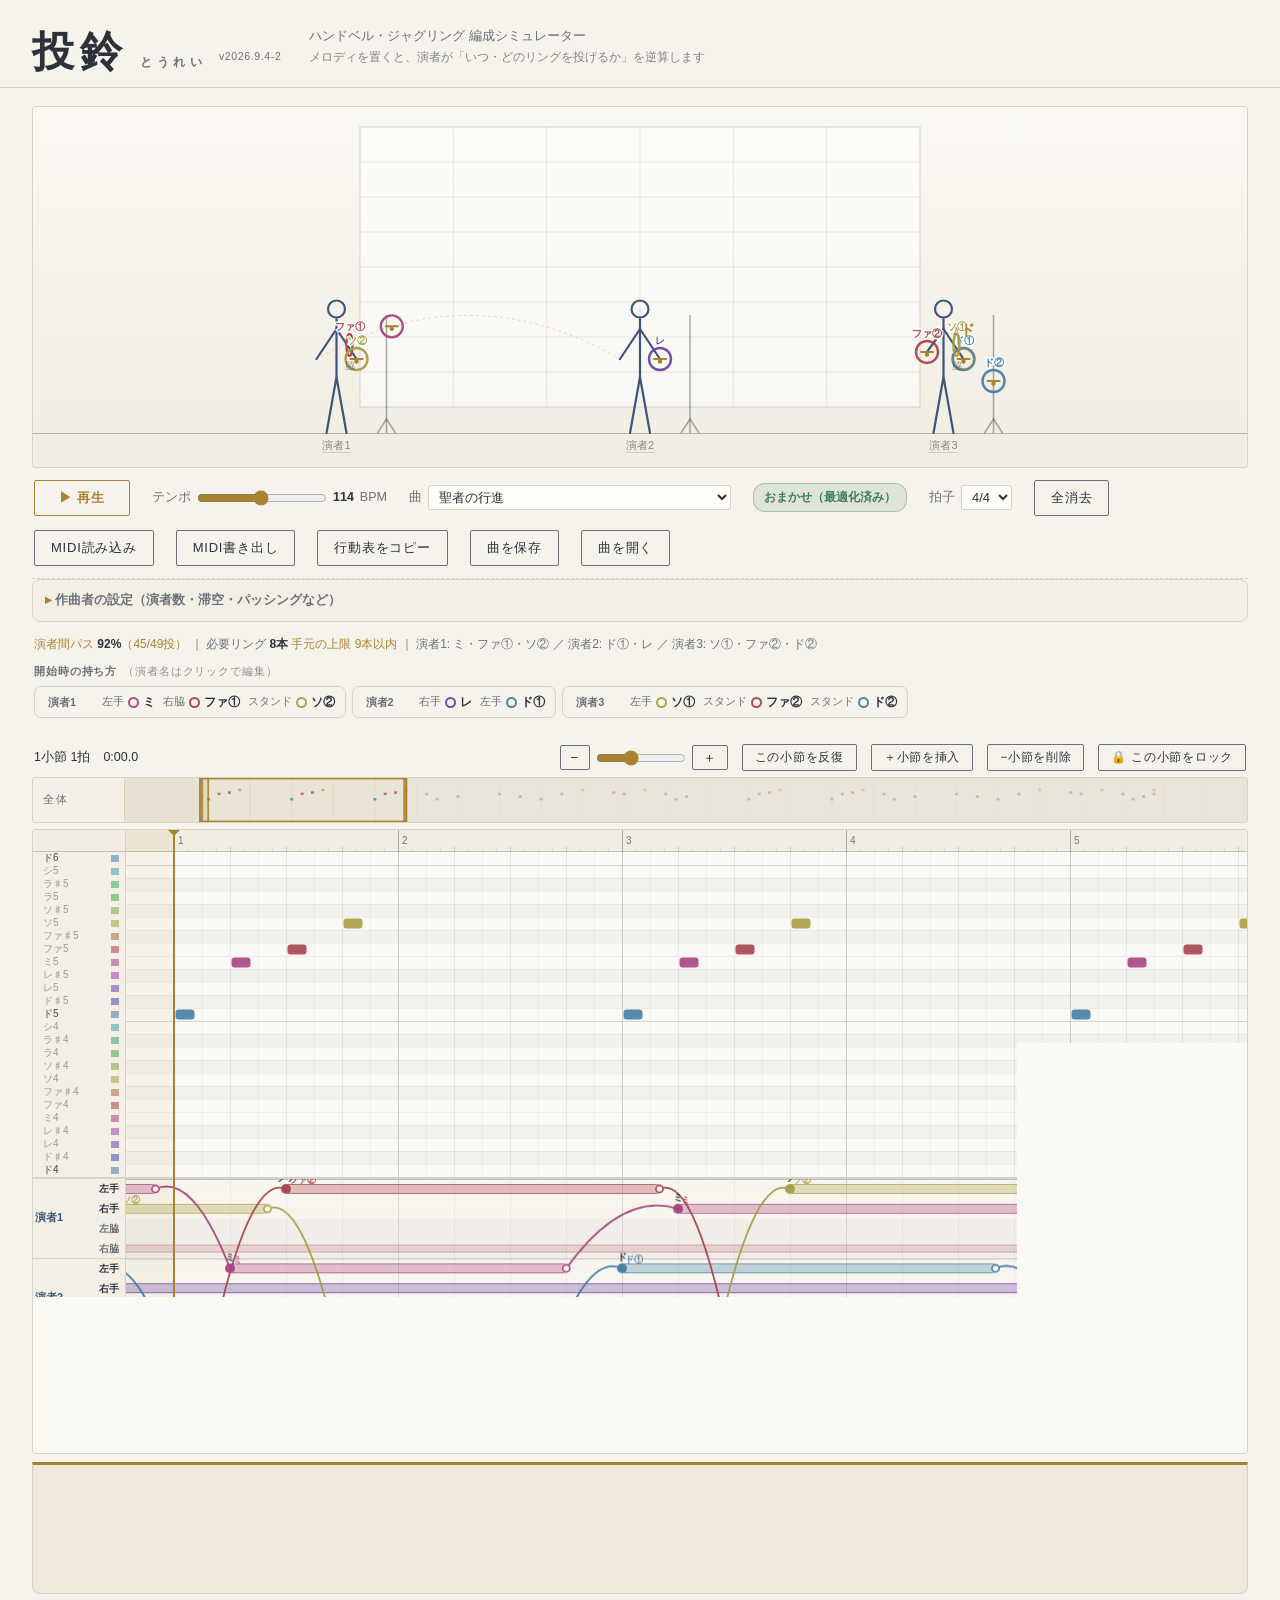
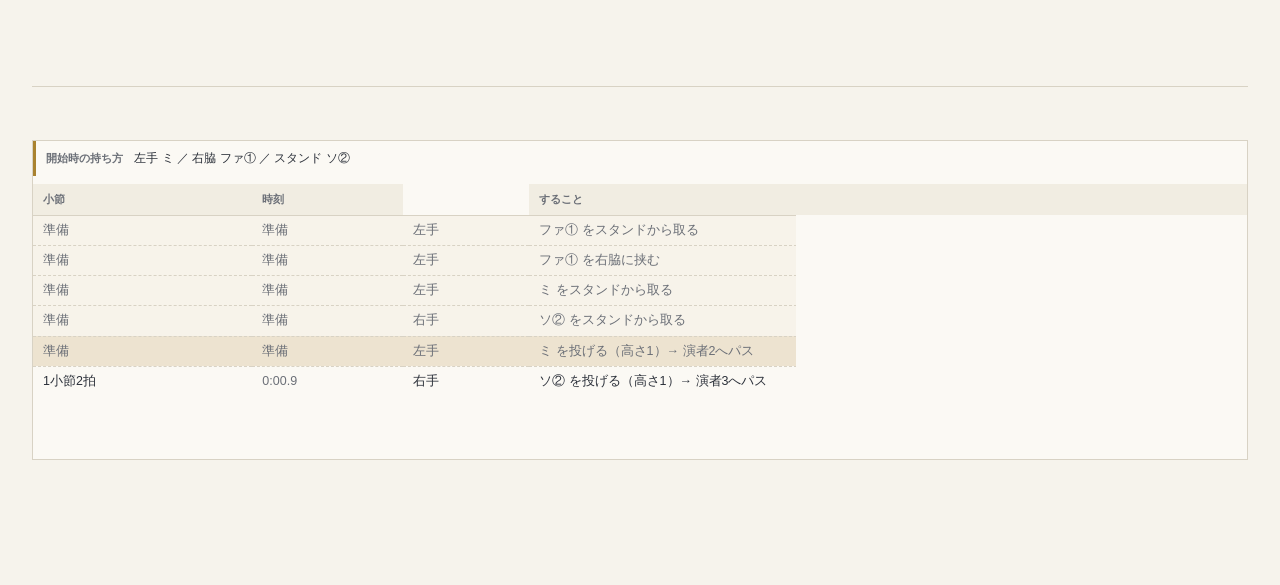
==== commit 767318a9: "焼き付けに楽譜の署名（melodySig）を追加し、古い焼き付けの誤用を防ぐ（v2026.9.4-2） Co-Authored-By: Claude Sonnet 5 <noreply@anthrop" ====
--- a/index.html
+++ b/index.html
@@ -9,7 +9,7 @@
 <body>
 <header>
   <div class="title-block">
-    <h1>投鈴<span class="reading">とうれい</span><span id="app-version">v2026.9.4-1</span></h1>
+    <h1>投鈴<span class="reading">とうれい</span><span id="app-version">v2026.9.4-2</span></h1>
   </div>
   <p class="subtitle">ハンドベル・ジャグリング 編成シミュレーター<br>
     <span class="note">メロディを置くと、演者が「いつ・どのリングを投げるか」を逆算します</span></p>
@@ -275,14 +275,14 @@
 <script src="js/songfile.js?v=3"></script>
 <script src="js/songs.js?v=31"></script>
   <script src="js/seeds.js?v=10"></script>
-  <script src="js/frozen.js?v=1"></script>
-<script src="js/scheduler.js?v=28"></script>
+  <script src="js/frozen.js?v=2"></script>
+<script src="js/scheduler.js?v=29"></script>
 <script src="js/audio.js"></script>
 <script src="js/midi.js?v=2"></script>
 <script src="js/pianoroll.js?v=3"></script>
 <script src="js/navigator.js?v=1"></script>
 <script src="js/timeline.js?v=6"></script>
 <script src="js/stage.js?v=11"></script>
-<script src="js/main.js?v=45"></script>
+<script src="js/main.js?v=46"></script>
 </body>
 </html>
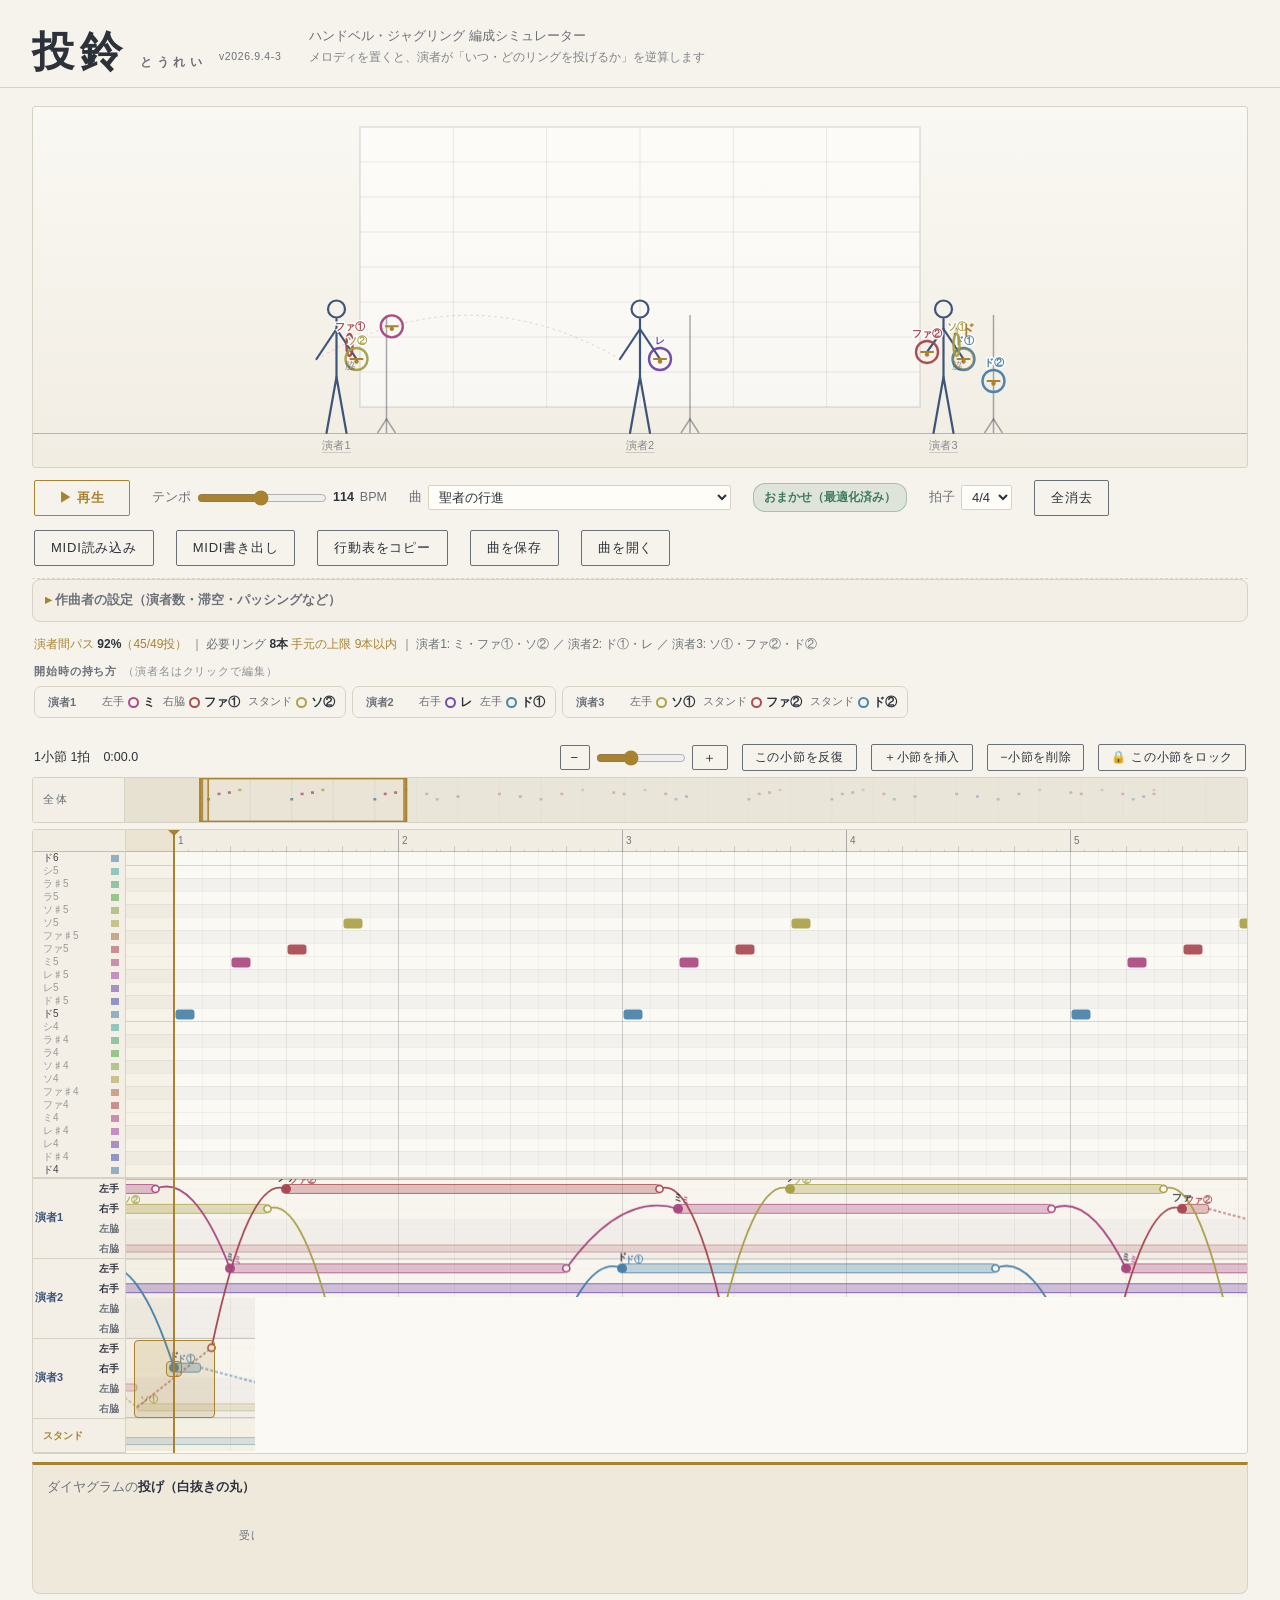
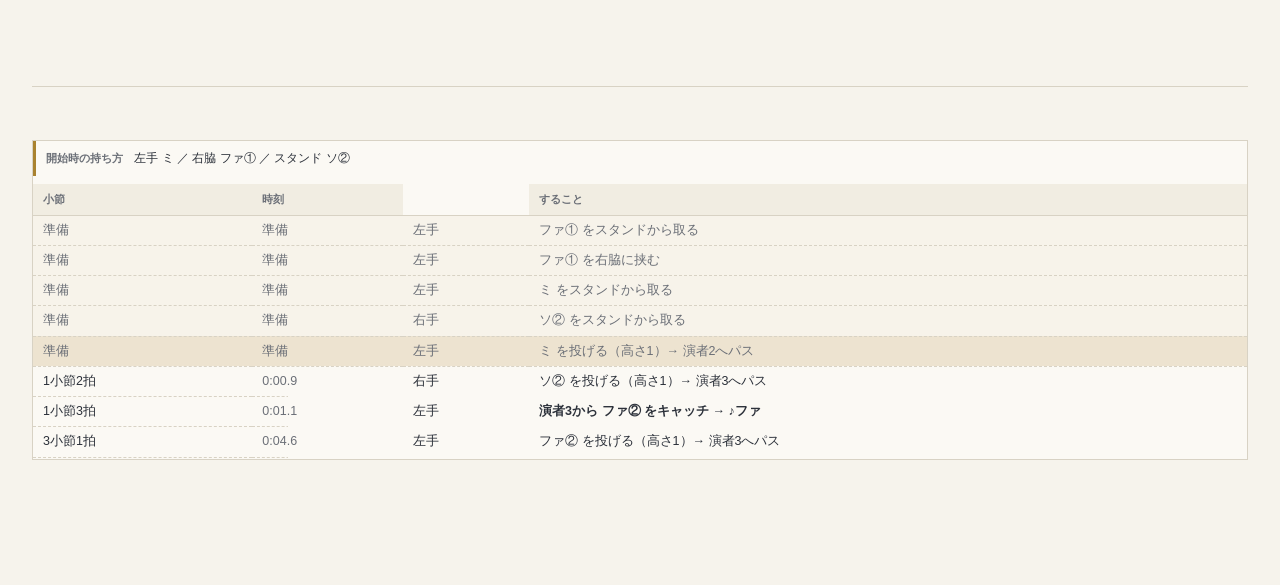
==== commit 8af98d69: "スケジューラーの planToss を4段に分割し、出力の黄金ハッシュ検査を追加（v2026.9.4-3） Co-Authored-By: Claude Fable 5.1 <noreply@anth" ====
--- a/index.html
+++ b/index.html
@@ -9,7 +9,7 @@
 <body>
 <header>
   <div class="title-block">
-    <h1>投鈴<span class="reading">とうれい</span><span id="app-version">v2026.9.4-2</span></h1>
+    <h1>投鈴<span class="reading">とうれい</span><span id="app-version">v2026.9.4-3</span></h1>
   </div>
   <p class="subtitle">ハンドベル・ジャグリング 編成シミュレーター<br>
     <span class="note">メロディを置くと、演者が「いつ・どのリングを投げるか」を逆算します</span></p>
@@ -276,7 +276,7 @@
 <script src="js/songs.js?v=31"></script>
   <script src="js/seeds.js?v=10"></script>
   <script src="js/frozen.js?v=2"></script>
-<script src="js/scheduler.js?v=29"></script>
+<script src="js/scheduler.js?v=30"></script>
 <script src="js/audio.js"></script>
 <script src="js/midi.js?v=2"></script>
 <script src="js/pianoroll.js?v=3"></script>
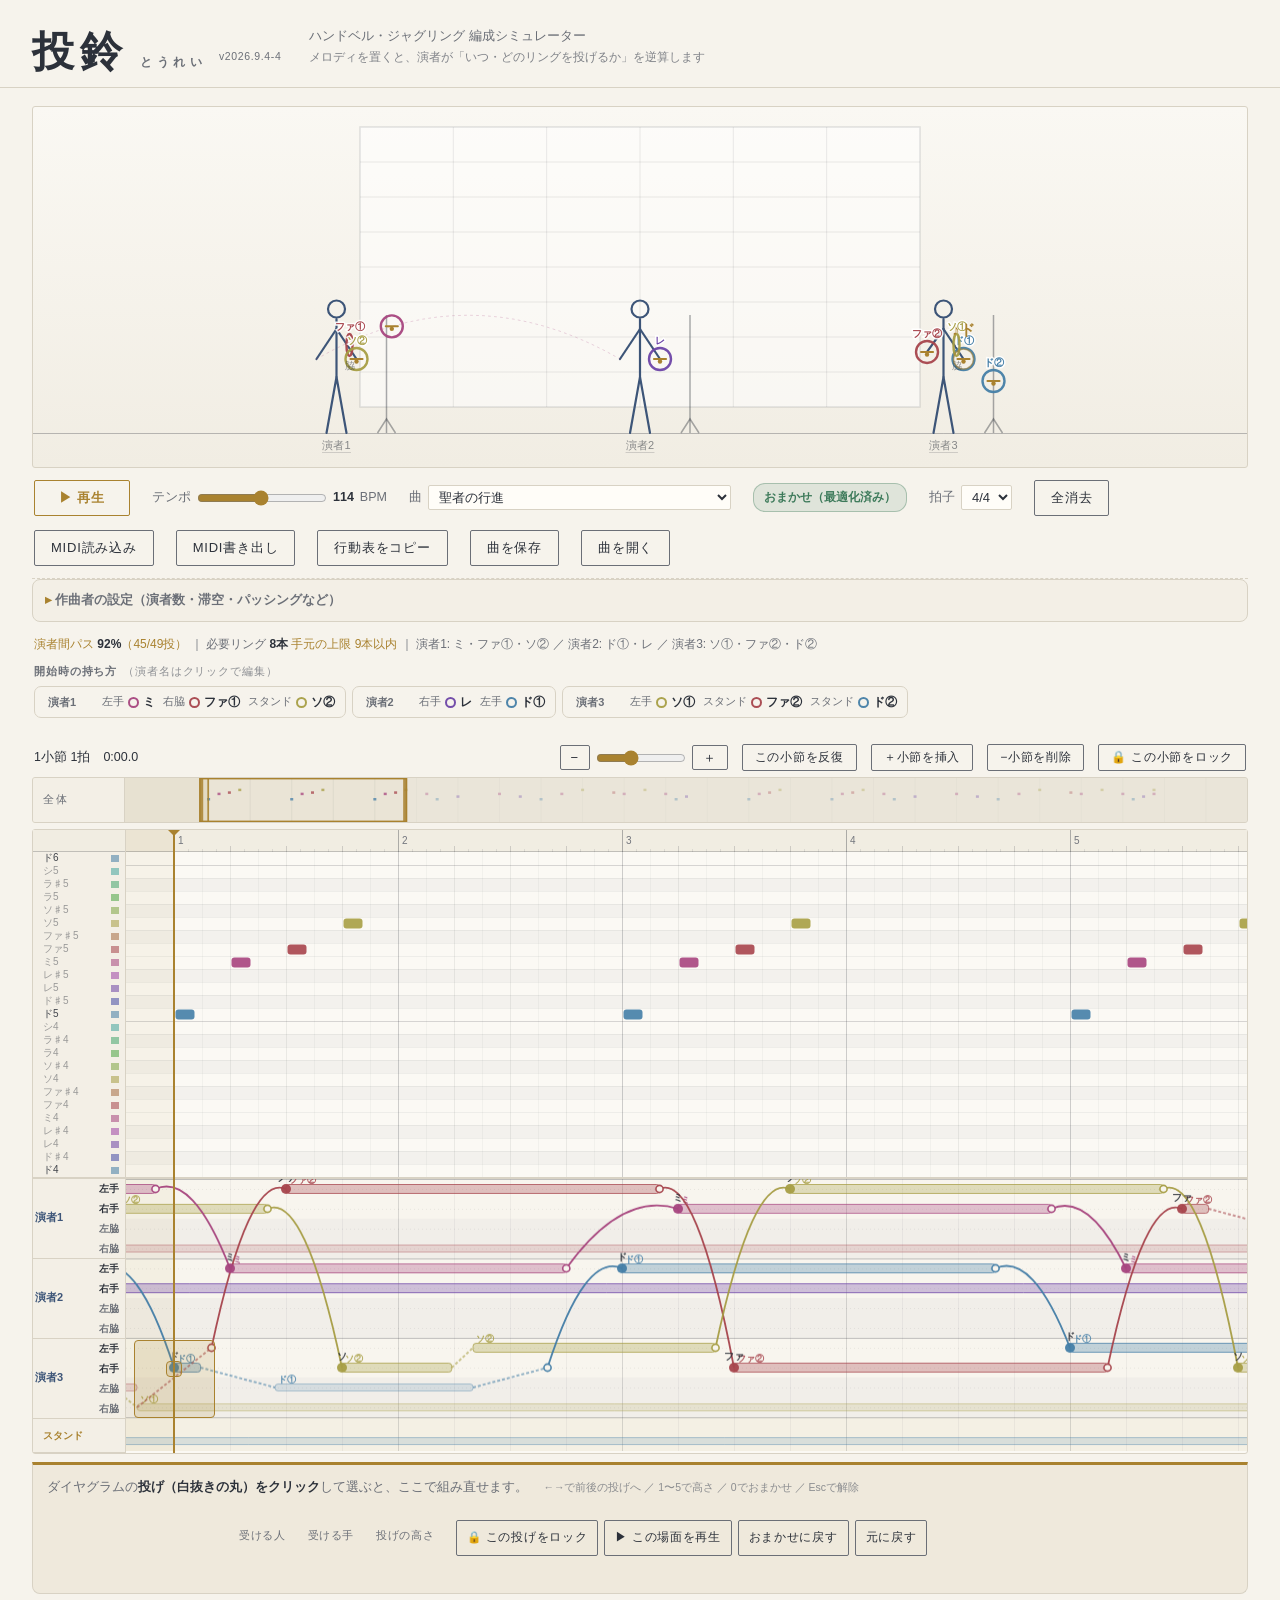
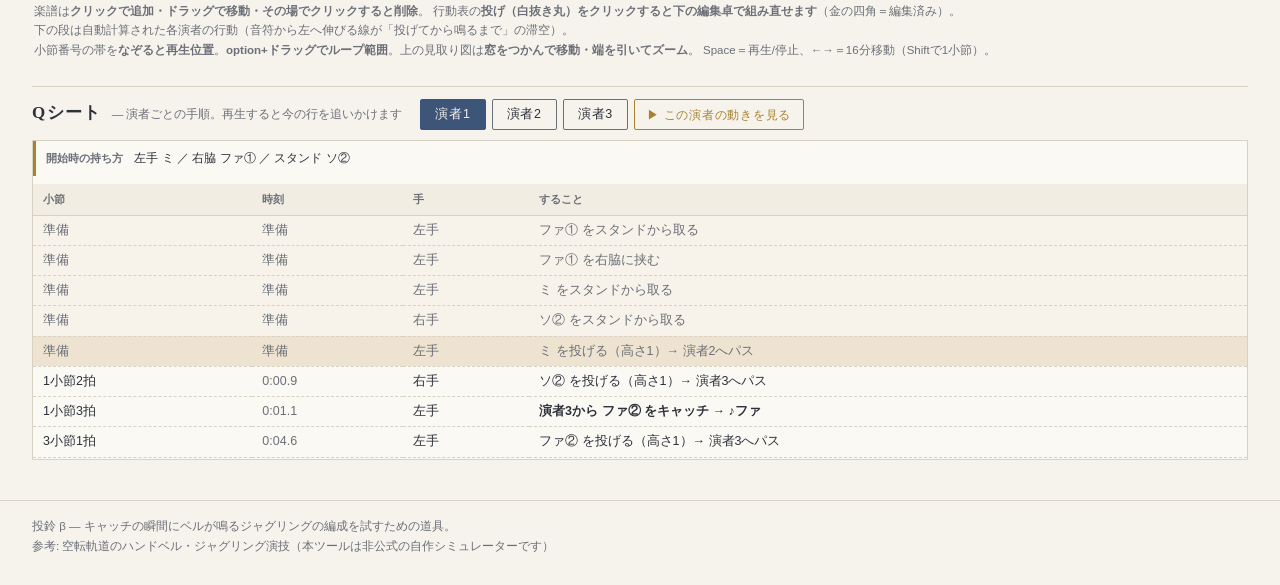
==== commit 498ea87f: "採点の重みをTOREI.WEIGHTSに集約し、自動保存を曲IDごとに分離（v2026.9.4-4） Co-Authored-By: Claude Sonnet 5 <noreply@anthropi" ====
--- a/index.html
+++ b/index.html
@@ -9,7 +9,7 @@
 <body>
 <header>
   <div class="title-block">
-    <h1>投鈴<span class="reading">とうれい</span><span id="app-version">v2026.9.4-3</span></h1>
+    <h1>投鈴<span class="reading">とうれい</span><span id="app-version">v2026.9.4-4</span></h1>
   </div>
   <p class="subtitle">ハンドベル・ジャグリング 編成シミュレーター<br>
     <span class="note">メロディを置くと、演者が「いつ・どのリングを投げるか」を逆算します</span></p>
@@ -272,17 +272,17 @@
 </footer>
 
 <script src="js/presets.js?v=3"></script>
-<script src="js/songfile.js?v=3"></script>
+<script src="js/songfile.js?v=5"></script>
 <script src="js/songs.js?v=31"></script>
   <script src="js/seeds.js?v=10"></script>
   <script src="js/frozen.js?v=2"></script>
-<script src="js/scheduler.js?v=30"></script>
+<script src="js/scheduler.js?v=31"></script>
 <script src="js/audio.js"></script>
 <script src="js/midi.js?v=2"></script>
 <script src="js/pianoroll.js?v=3"></script>
 <script src="js/navigator.js?v=1"></script>
 <script src="js/timeline.js?v=6"></script>
 <script src="js/stage.js?v=11"></script>
-<script src="js/main.js?v=46"></script>
+<script src="js/main.js?v=47"></script>
 </body>
 </html>
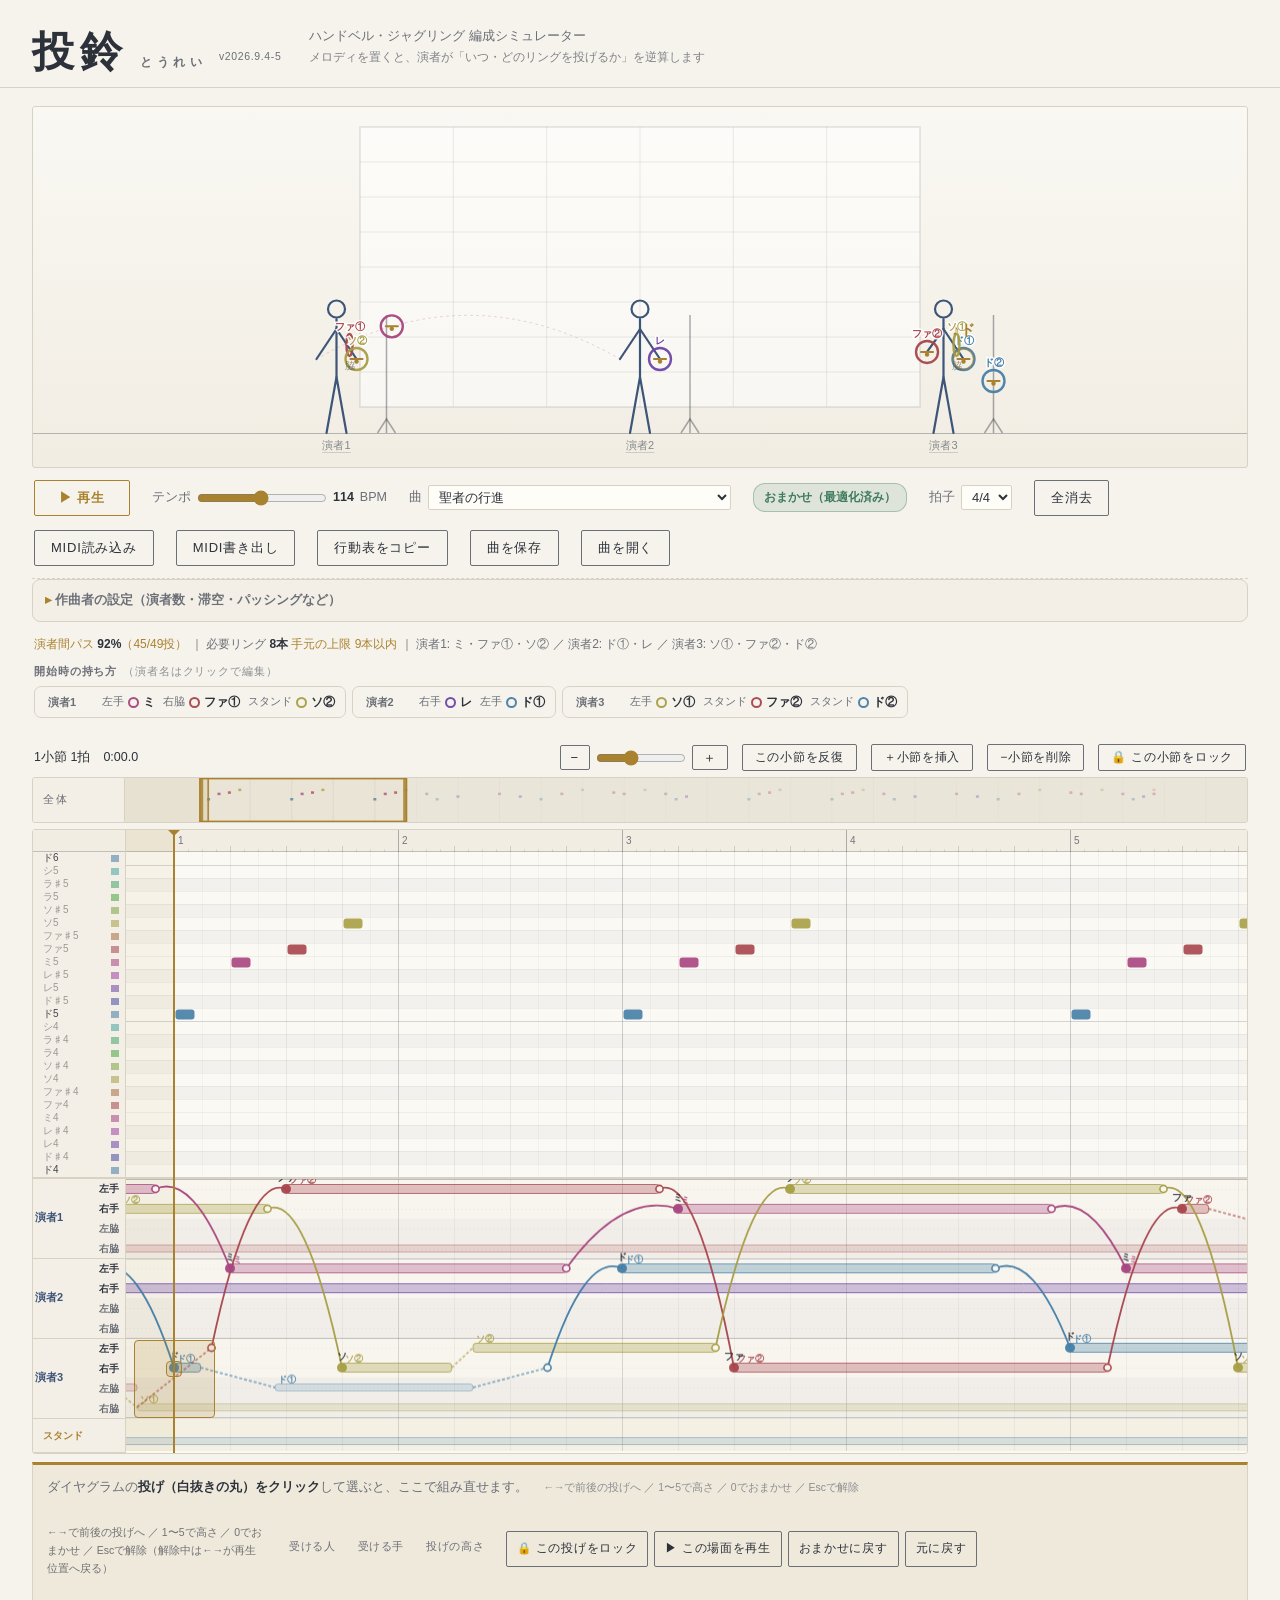
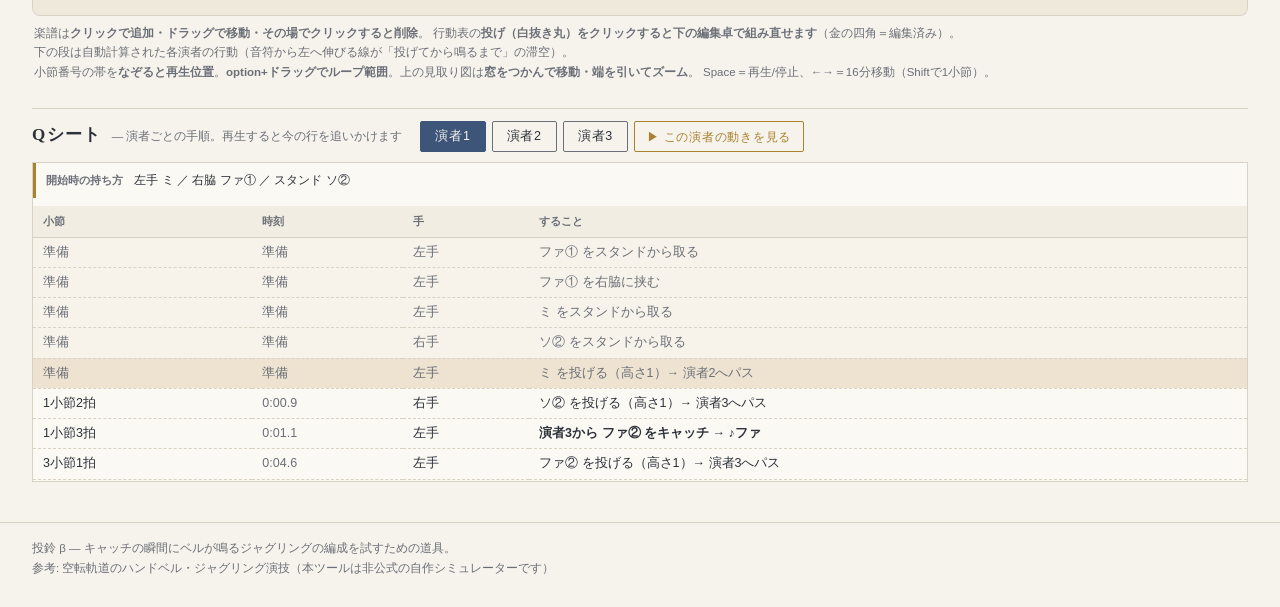
==== commit 8513cf59: "編集卓のキー説明を選択中にも表示し、細かな整理（死んだ変数除去・audio.jsのv=・ドキュメント整合）を実施（v2026.9.4-5） Co-Authored-By: Claude Sonnet " ====
--- a/index.html
+++ b/index.html
@@ -4,12 +4,12 @@
 <meta charset="UTF-8">
 <meta name="viewport" content="width=device-width, initial-scale=1.0">
 <title>投鈴 — ハンドベル・ジャグリング シミュレーター</title>
-<link rel="stylesheet" href="css/style.css?v=28">
+<link rel="stylesheet" href="css/style.css?v=29">
 </head>
 <body>
 <header>
   <div class="title-block">
-    <h1>投鈴<span class="reading">とうれい</span><span id="app-version">v2026.9.4-4</span></h1>
+    <h1>投鈴<span class="reading">とうれい</span><span id="app-version">v2026.9.4-5</span></h1>
   </div>
   <p class="subtitle">ハンドベル・ジャグリング 編成シミュレーター<br>
     <span class="note">メロディを置くと、演者が「いつ・どのリングを投げるか」を逆算します</span></p>
@@ -194,6 +194,10 @@
         <div class="es-id">
           <div class="es-note" id="es-note"></div>
           <div class="es-route" id="es-route"></div>
+          <!-- 選択中はこの一行（2026-09-04 レビュー#7）。以前は空欄のときだけ出ていて、
+               投げを選んだ瞬間に消えるため「←→で再生位置を動かせない理由」が画面から
+               読み取れなかった（設計上は妥当な仕様だが、その説明が見えなくなっていた） -->
+          <div class="es-keys-active">←→で前後の投げへ ／ 1〜5で高さ ／ 0でおまかせ ／ Escで解除（解除中は←→が再生位置へ戻る）</div>
         </div>
         <div class="es-groups">
           <div class="es-group">
@@ -277,11 +281,11 @@
   <script src="js/seeds.js?v=10"></script>
   <script src="js/frozen.js?v=2"></script>
 <script src="js/scheduler.js?v=31"></script>
-<script src="js/audio.js"></script>
+<script src="js/audio.js?v=1"></script>
 <script src="js/midi.js?v=2"></script>
 <script src="js/pianoroll.js?v=3"></script>
 <script src="js/navigator.js?v=1"></script>
-<script src="js/timeline.js?v=6"></script>
+<script src="js/timeline.js?v=7"></script>
 <script src="js/stage.js?v=11"></script>
 <script src="js/main.js?v=47"></script>
 </body>
--- a/css/style.css
+++ b/css/style.css
@@ -415,6 +415,9 @@
 .es-note { font-weight: 700; font-size: 14px; color: var(--ink); }
 .es-route { font-size: 11.5px; color: var(--ink-soft); margin-top: 2px; }
 .es-route b { color: var(--ink); font-weight: 600; }
+/* 選択中のキーボード操作の一覧（2026-09-04 レビュー#7）。空欄時の.es-keysと同じ弱さで、
+   常設だが目立たせない（都度読む注意書きではなく、迷ったときだけ目に入ればよい） */
+.es-keys-active { font-size: 10.5px; opacity: 0.65; margin-top: 4px; max-width: 220px; }
 .es-groups { display: flex; flex-wrap: wrap; gap: 8px 22px; }
 .es-group { display: flex; flex-direction: column; gap: 4px; }
 .es-label { font-size: 10.5px; color: var(--ink-soft); letter-spacing: 0.06em; }
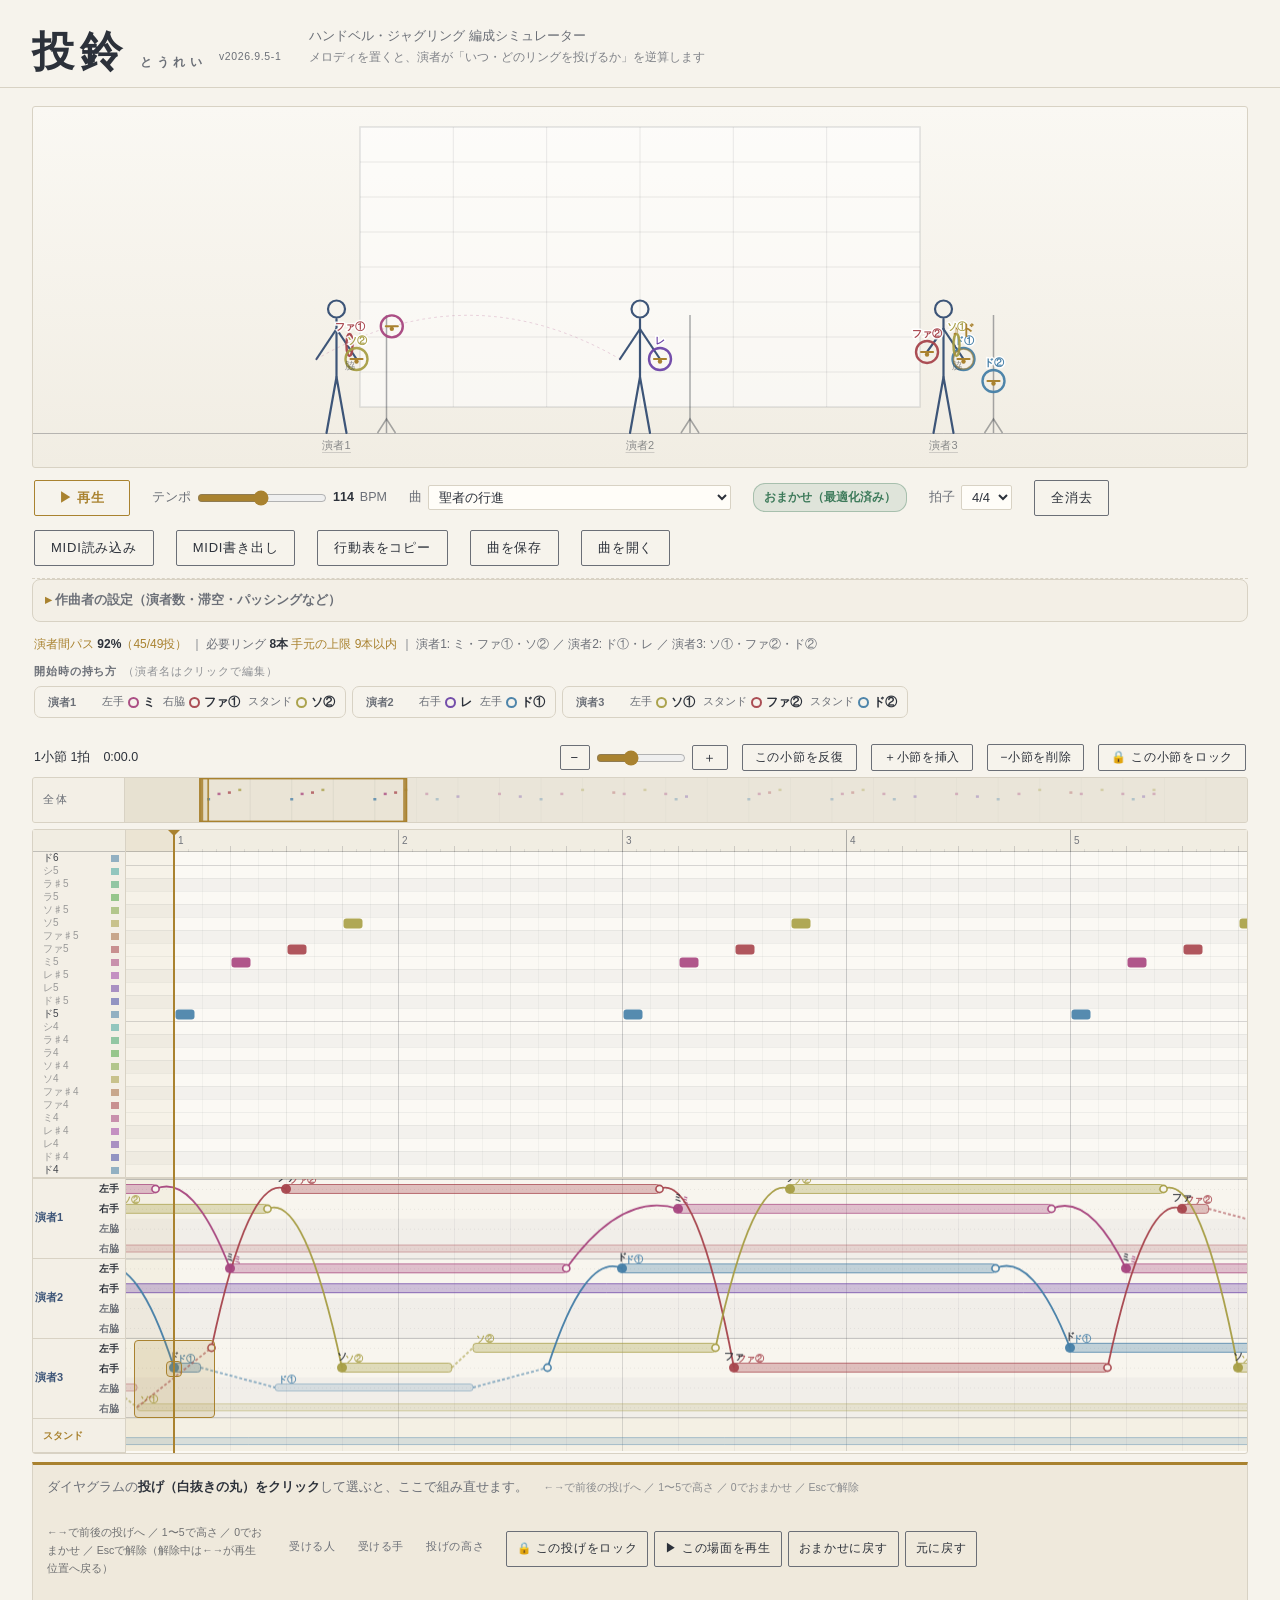
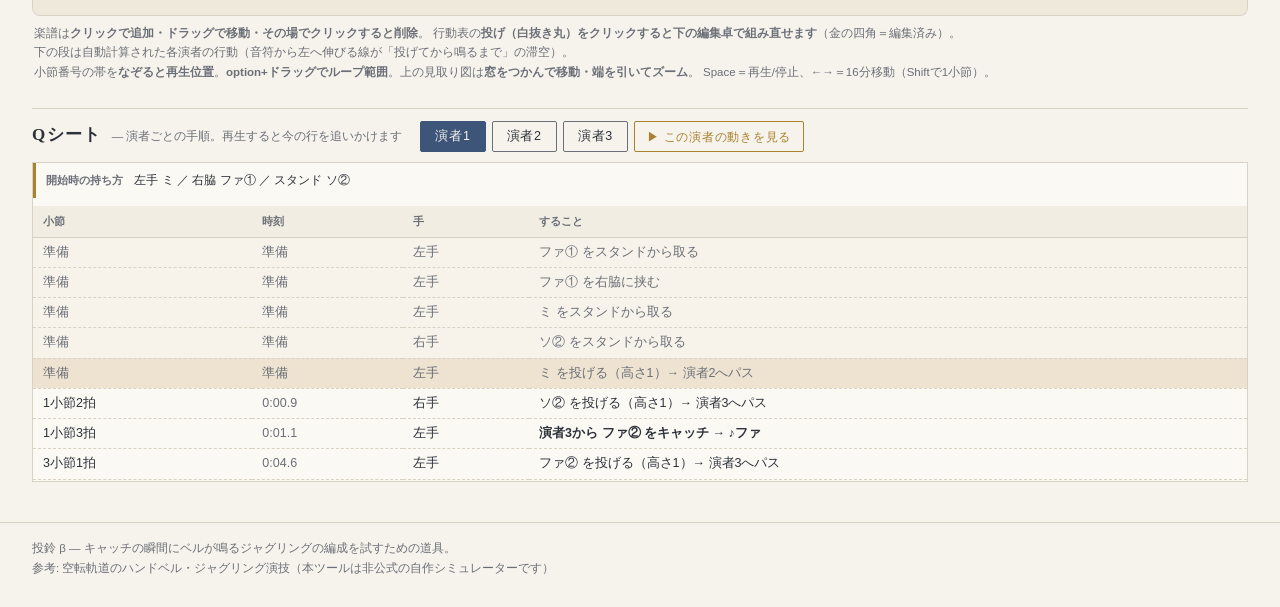
==== commit a57e5f1a: "あんたがたどこさを採譜・実測して追加（リング4本・パス88%・振り0）／確認サーバーをNodeへ Co-Authored-By: Claude Fable 5.1 <noreply@anthropic" ====
--- a/index.html
+++ b/index.html
@@ -9,7 +9,7 @@
 <body>
 <header>
   <div class="title-block">
-    <h1>投鈴<span class="reading">とうれい</span><span id="app-version">v2026.9.4-5</span></h1>
+    <h1>投鈴<span class="reading">とうれい</span><span id="app-version">v2026.9.5-1</span></h1>
   </div>
   <p class="subtitle">ハンドベル・ジャグリング 編成シミュレーター<br>
     <span class="note">メロディを置くと、演者が「いつ・どのリングを投げるか」を逆算します</span></p>
@@ -277,8 +277,8 @@
 
 <script src="js/presets.js?v=3"></script>
 <script src="js/songfile.js?v=5"></script>
-<script src="js/songs.js?v=31"></script>
-  <script src="js/seeds.js?v=10"></script>
+<script src="js/songs.js?v=32"></script>
+  <script src="js/seeds.js?v=11"></script>
   <script src="js/frozen.js?v=2"></script>
 <script src="js/scheduler.js?v=31"></script>
 <script src="js/audio.js?v=1"></script>
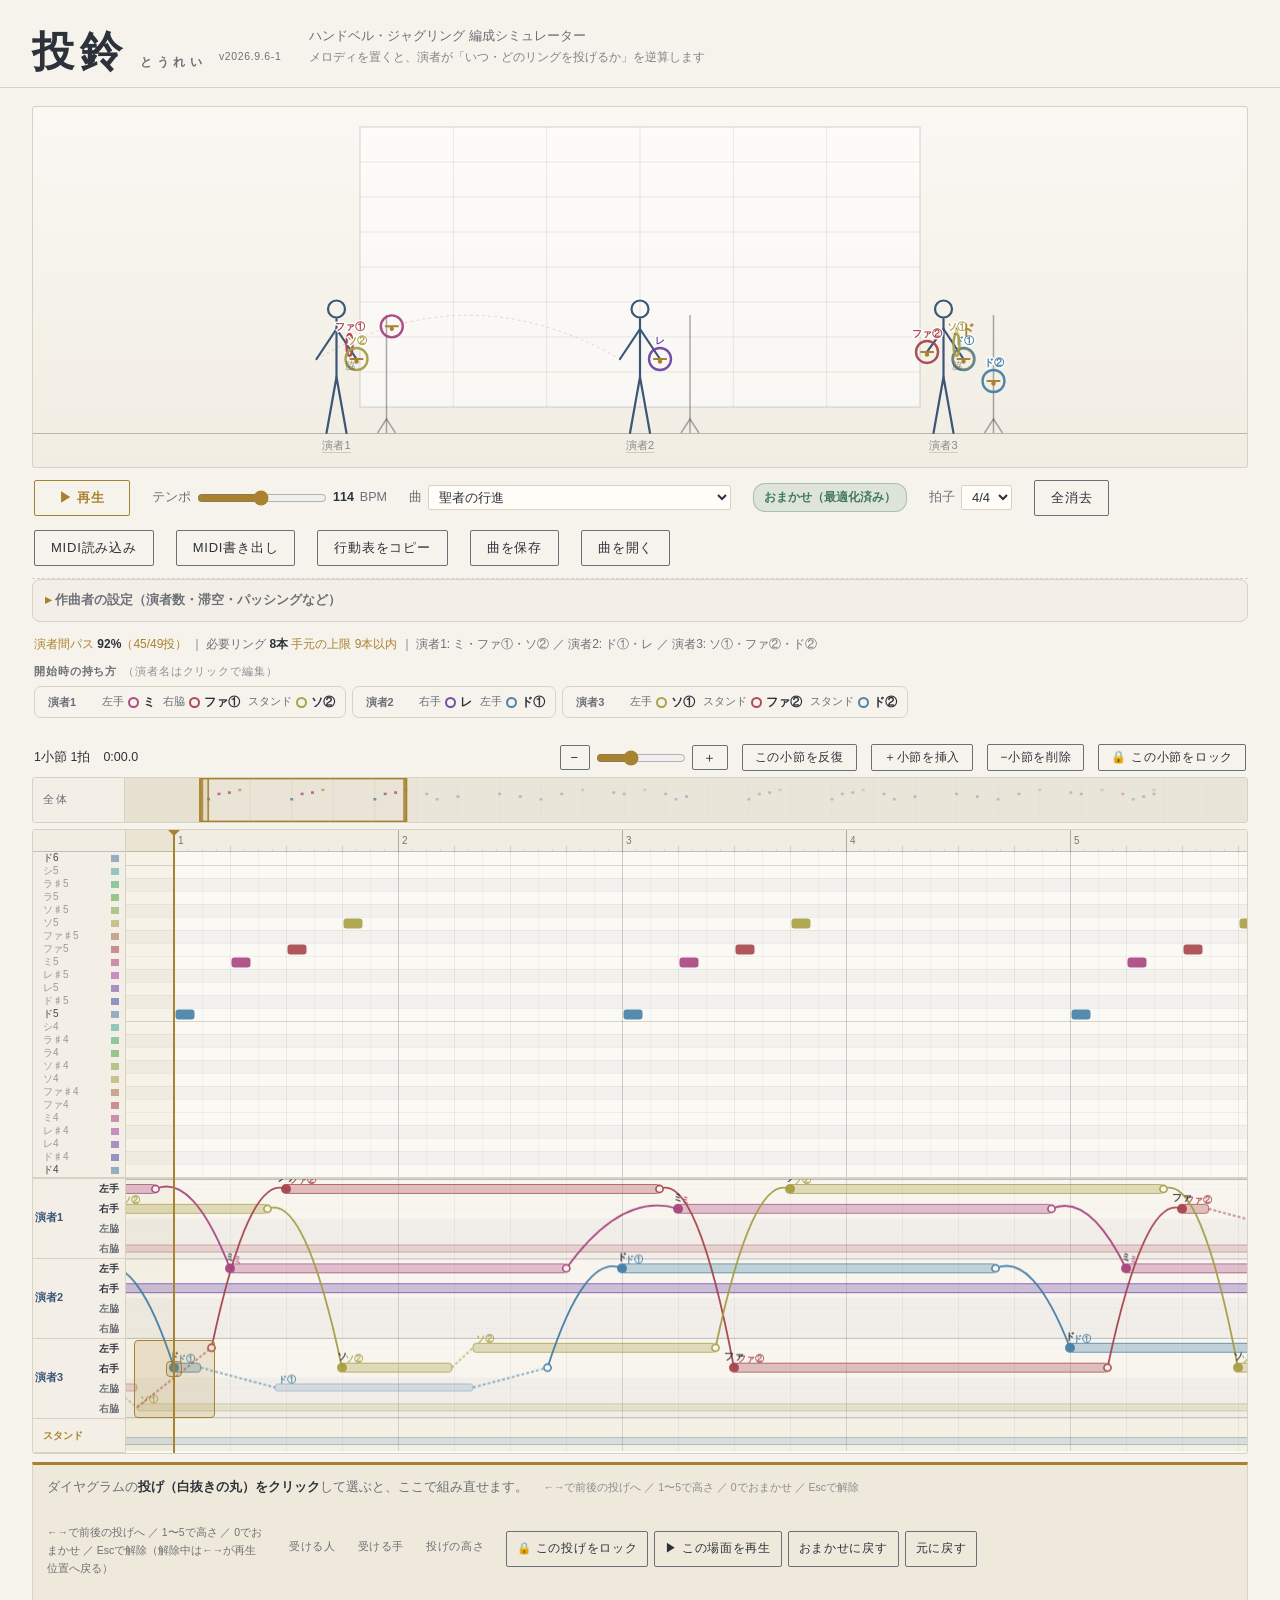
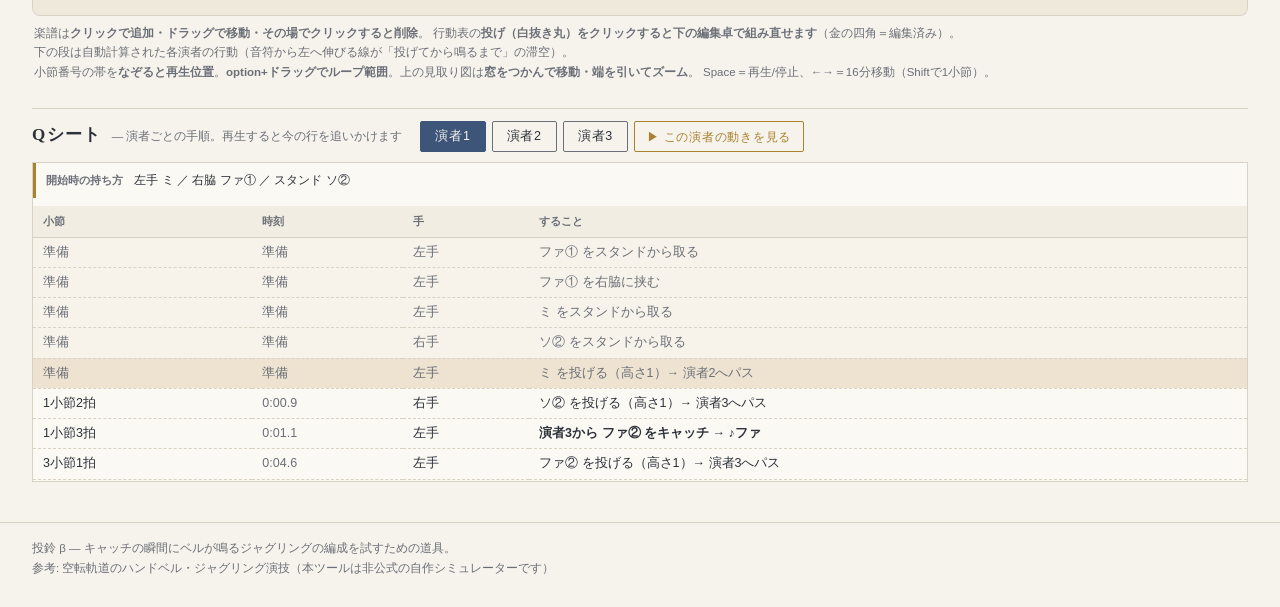
==== commit f6d82271: "どんぐりころころを採譜・追加（リング15本・パス63%、本人承認済み）／ソーラン節は著作権未確認のため保留 Co-Authored-By: Claude Sonnet 5 <noreply@anthr" ====
--- a/index.html
+++ b/index.html
@@ -9,7 +9,7 @@
 <body>
 <header>
   <div class="title-block">
-    <h1>投鈴<span class="reading">とうれい</span><span id="app-version">v2026.9.5-1</span></h1>
+    <h1>投鈴<span class="reading">とうれい</span><span id="app-version">v2026.9.6-1</span></h1>
   </div>
   <p class="subtitle">ハンドベル・ジャグリング 編成シミュレーター<br>
     <span class="note">メロディを置くと、演者が「いつ・どのリングを投げるか」を逆算します</span></p>
@@ -277,8 +277,8 @@
 
 <script src="js/presets.js?v=3"></script>
 <script src="js/songfile.js?v=5"></script>
-<script src="js/songs.js?v=32"></script>
-  <script src="js/seeds.js?v=11"></script>
+<script src="js/songs.js?v=33"></script>
+  <script src="js/seeds.js?v=12"></script>
   <script src="js/frozen.js?v=2"></script>
 <script src="js/scheduler.js?v=31"></script>
 <script src="js/audio.js?v=1"></script>
